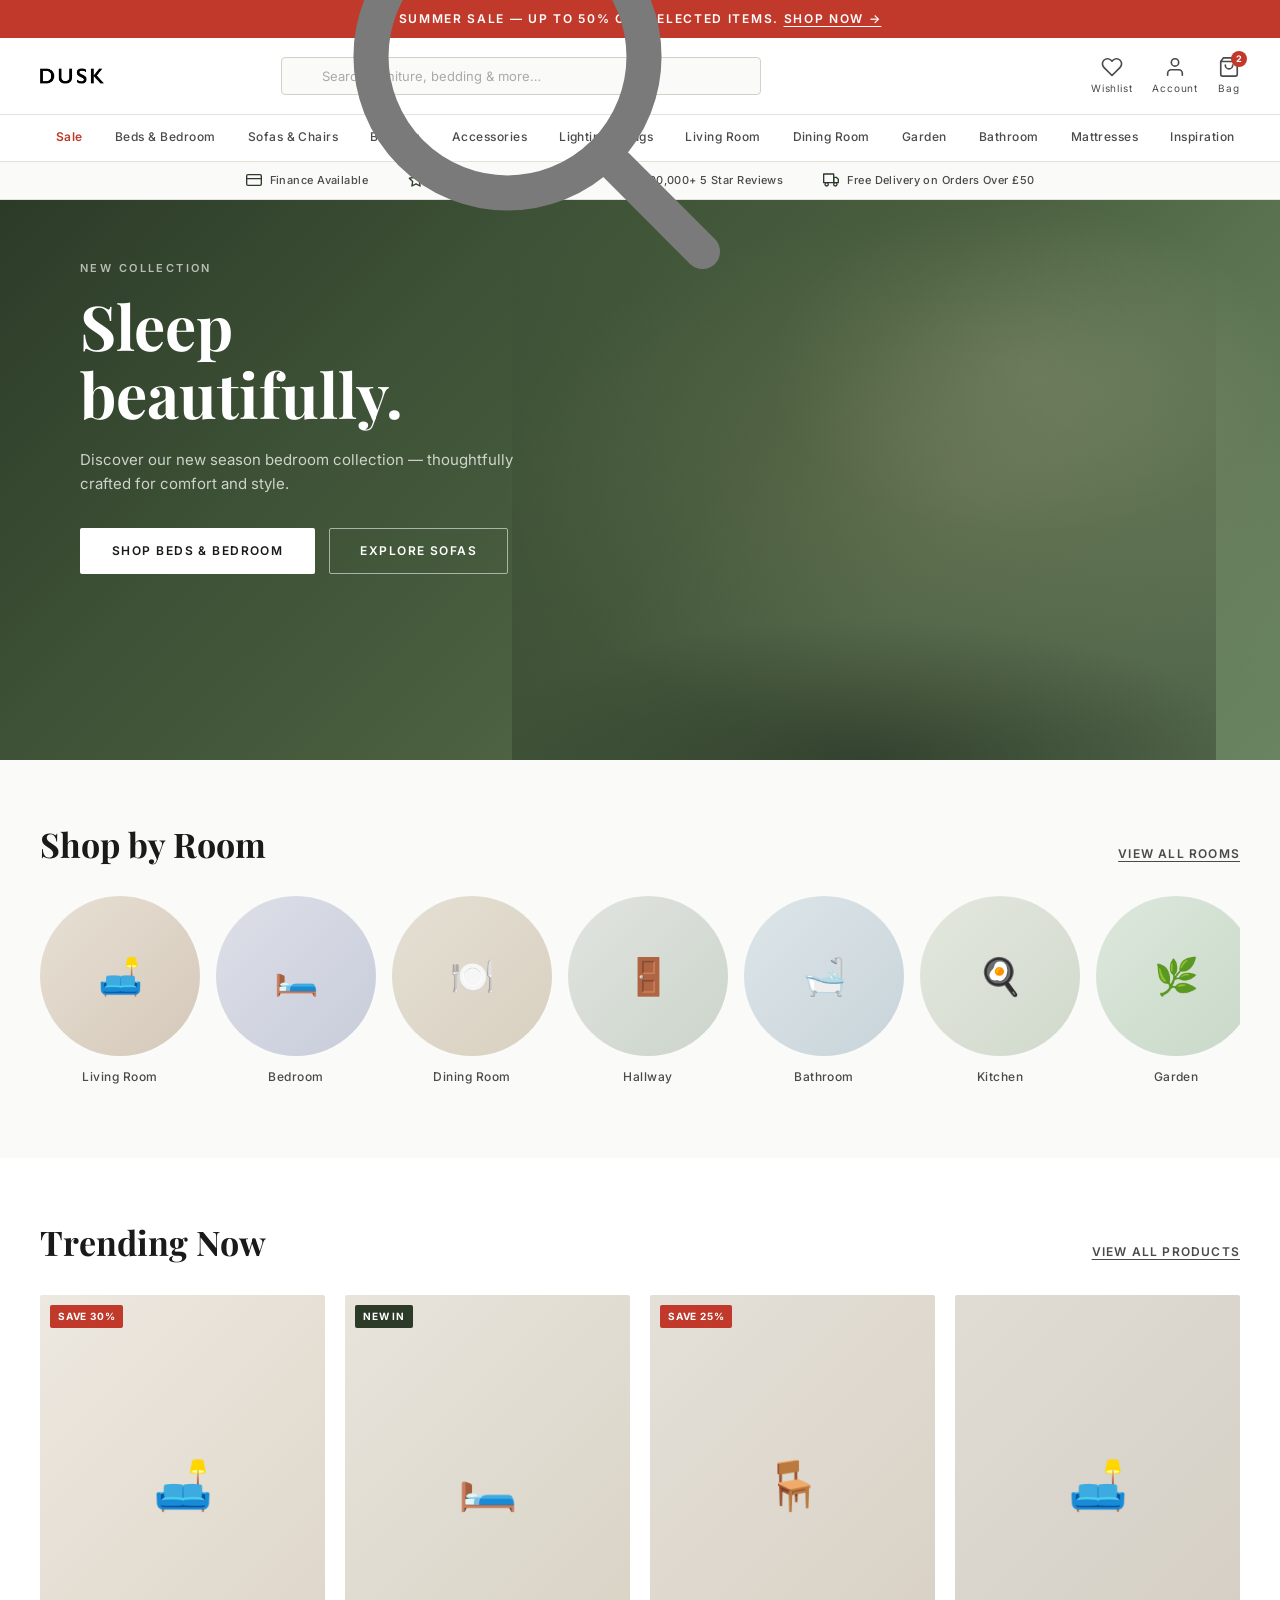
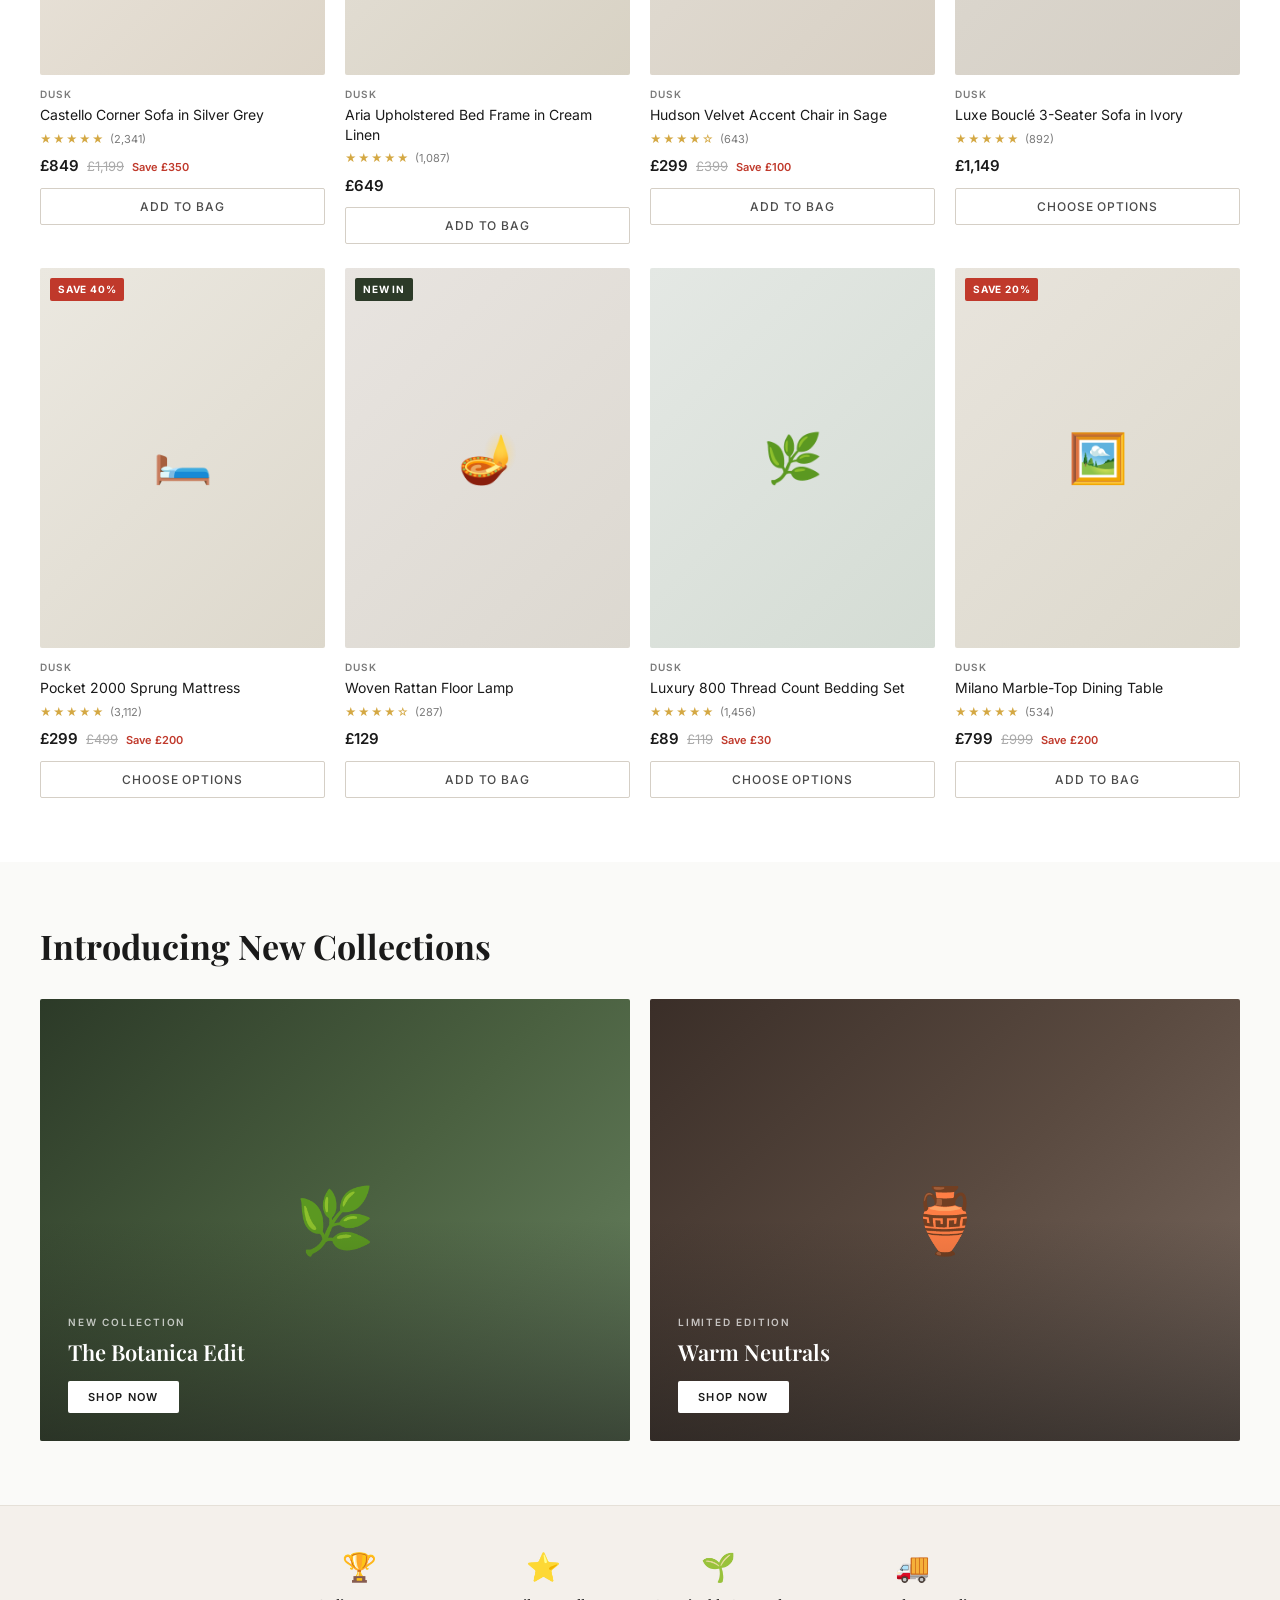
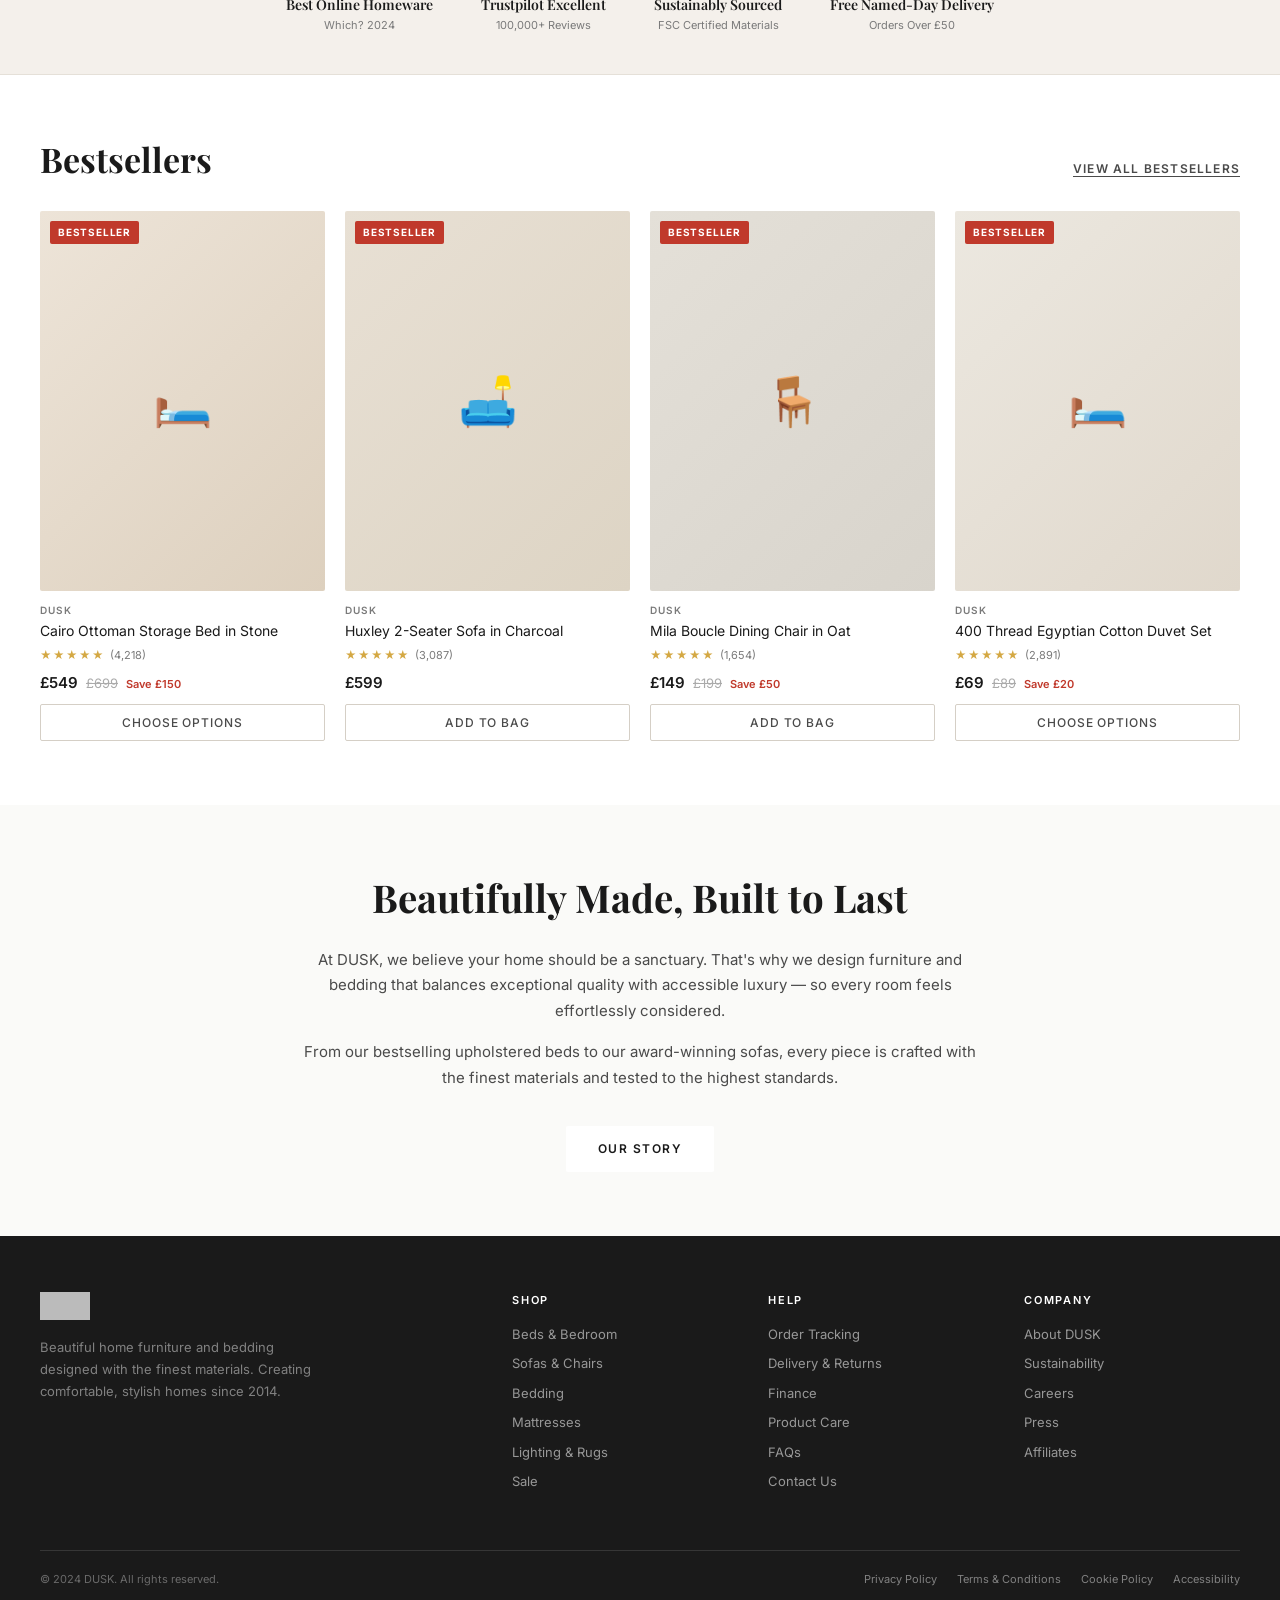
==== index.html @ a150c916 "Initial DUSK demo site with Ada widget embed" ====
<!DOCTYPE html>
<html lang="en">
<head>
  <meta charset="UTF-8" />
  <meta name="viewport" content="width=device-width, initial-scale=1.0" />
  <title>DUSK — Beautiful Home Furniture & Bedding</title>
  <link rel="stylesheet" href="dusk.css" />
</head>
<body>

<!-- Promo bar -->
<div class="promo-bar">
  Summer Sale &mdash; Up to 50% off selected items. <a href="sale.html">Shop now &rarr;</a>
</div>

<!-- Header -->
<header class="site-header">
  <div class="wrap">
    <div class="header-inner">
      <a href="index.html" class="header-logo">
        <img src="logo.jpg" alt="DUSK" />
      </a>
      <div class="header-search">
        <svg class="search-icon" viewBox="0 0 24 24" fill="none" stroke="currentColor" stroke-width="1.8" stroke-linecap="round" stroke-linejoin="round">
          <circle cx="11" cy="11" r="7"/><path d="m21 21-4.35-4.35"/>
        </svg>
        <input type="text" placeholder="Search furniture, bedding &amp; more…" />
      </div>
      <div class="header-actions">
        <a href="#">
          <svg viewBox="0 0 24 24" fill="none" stroke="currentColor" stroke-width="1.8" stroke-linecap="round" stroke-linejoin="round">
            <path d="M20.84 4.61a5.5 5.5 0 0 0-7.78 0L12 5.67l-1.06-1.06a5.5 5.5 0 0 0-7.78 7.78l1.06 1.06L12 21.23l7.78-7.78 1.06-1.06a5.5 5.5 0 0 0 0-7.78z"/>
          </svg>
          <span>Wishlist</span>
        </a>
        <a href="#">
          <svg viewBox="0 0 24 24" fill="none" stroke="currentColor" stroke-width="1.8" stroke-linecap="round" stroke-linejoin="round">
            <path d="M20 21v-2a4 4 0 0 0-4-4H8a4 4 0 0 0-4 4v2"/><circle cx="12" cy="7" r="4"/>
          </svg>
          <span>Account</span>
        </a>
        <a href="#" class="bag-count">
          <svg viewBox="0 0 24 24" fill="none" stroke="currentColor" stroke-width="1.8" stroke-linecap="round" stroke-linejoin="round">
            <path d="M6 2 3 6v14a2 2 0 0 0 2 2h14a2 2 0 0 0 2-2V6l-3-4z"/><line x1="3" y1="6" x2="21" y2="6"/><path d="M16 10a4 4 0 0 1-8 0"/>
          </svg>
          <span class="count">2</span>
          <span>Bag</span>
        </a>
      </div>
    </div>
  </div>
</header>

<!-- Main nav -->
<nav class="main-nav">
  <div class="wrap">
    <div class="nav-inner">
      <a href="sale.html" class="sale">Sale</a>
      <a href="beds.html">Beds &amp; Bedroom</a>
      <a href="sofas.html">Sofas &amp; Chairs</a>
      <a href="#">Bedding</a>
      <a href="#">Accessories</a>
      <a href="#">Lighting &amp; Rugs</a>
      <a href="#">Living Room</a>
      <a href="#">Dining Room</a>
      <a href="#">Garden</a>
      <a href="#">Bathroom</a>
      <a href="#">Mattresses</a>
      <a href="#">Inspiration</a>
      <a href="#">New In</a>
    </div>
  </div>
</nav>

<!-- Trust bar -->
<div class="trust-bar">
  <div class="wrap">
    <div class="trust-inner">
      <div class="trust-item">
        <svg viewBox="0 0 24 24" fill="none" stroke="currentColor" stroke-width="2" stroke-linecap="round" stroke-linejoin="round">
          <rect x="1" y="4" width="22" height="16" rx="2" ry="2"/><line x1="1" y1="10" x2="23" y2="10"/>
        </svg>
        Finance Available
      </div>
      <div class="trust-item">
        <svg viewBox="0 0 24 24" fill="none" stroke="currentColor" stroke-width="2" stroke-linecap="round" stroke-linejoin="round">
          <polygon points="12 2 15.09 8.26 22 9.27 17 14.14 18.18 21.02 12 17.77 5.82 21.02 7 14.14 2 9.27 8.91 8.26 12 2"/>
        </svg>
        Earn Points with MyDUSK
      </div>
      <div class="trust-item">
        <svg viewBox="0 0 24 24" fill="none" stroke="currentColor" stroke-width="2" stroke-linecap="round" stroke-linejoin="round">
          <path d="M22 11.08V12a10 10 0 1 1-5.93-9.14"/><polyline points="22 4 12 14.01 9 11.01"/>
        </svg>
        100,000+ 5 Star Reviews
      </div>
      <div class="trust-item">
        <svg viewBox="0 0 24 24" fill="none" stroke="currentColor" stroke-width="2" stroke-linecap="round" stroke-linejoin="round">
          <rect x="1" y="3" width="15" height="13"/><polygon points="16 8 20 8 23 11 23 16 16 16 16 8"/><circle cx="5.5" cy="18.5" r="2.5"/><circle cx="18.5" cy="18.5" r="2.5"/>
        </svg>
        Free Delivery on Orders Over £50
      </div>
    </div>
  </div>
</div>

<!-- Hero -->
<section class="hero">
  <div class="hero-bg"></div>
  <div class="wrap">
    <div class="hero-content">
      <p class="hero-eyebrow">New Collection</p>
      <h1>Sleep<br/>beautifully.</h1>
      <p class="hero-sub">Discover our new season bedroom collection — thoughtfully crafted for comfort and style.</p>
      <div style="display:flex;gap:14px;flex-wrap:wrap;">
        <a href="beds.html" class="btn-primary">Shop Beds &amp; Bedroom</a>
        <a href="sofas.html" class="btn-outline-dark">Explore Sofas</a>
      </div>
    </div>
  </div>
</section>

<!-- Shop by room -->
<section class="section" style="background:var(--dusk-bg-2);">
  <div class="wrap">
    <div class="section-head">
      <h2>Shop by Room</h2>
      <a href="#">View all rooms</a>
    </div>
    <div class="room-carousel">
      <div class="room-tile">
        <div class="room-thumb">
          <div class="room-thumb-inner" style="background:linear-gradient(135deg,#e8e0d5,#d4c8b8);">🛋️</div>
        </div>
        <div class="room-label">Living Room</div>
      </div>
      <div class="room-tile">
        <div class="room-thumb">
          <div class="room-thumb-inner" style="background:linear-gradient(135deg,#dde0e8,#c8ccda);">🛏️</div>
        </div>
        <div class="room-label">Bedroom</div>
      </div>
      <div class="room-tile">
        <div class="room-thumb">
          <div class="room-thumb-inner" style="background:linear-gradient(135deg,#e5e0d4,#d8d0c0);">🍽️</div>
        </div>
        <div class="room-label">Dining Room</div>
      </div>
      <div class="room-tile">
        <div class="room-thumb">
          <div class="room-thumb-inner" style="background:linear-gradient(135deg,#e0e5df,#ccd4cb);">🚪</div>
        </div>
        <div class="room-label">Hallway</div>
      </div>
      <div class="room-tile">
        <div class="room-thumb">
          <div class="room-thumb-inner" style="background:linear-gradient(135deg,#dde5e8,#c8d4da);">🛁</div>
        </div>
        <div class="room-label">Bathroom</div>
      </div>
      <div class="room-tile">
        <div class="room-thumb">
          <div class="room-thumb-inner" style="background:linear-gradient(135deg,#e4e8df,#d0d8cb);">🍳</div>
        </div>
        <div class="room-label">Kitchen</div>
      </div>
      <div class="room-tile">
        <div class="room-thumb">
          <div class="room-thumb-inner" style="background:linear-gradient(135deg,#dce8dc,#c8d8c8);">🌿</div>
        </div>
        <div class="room-label">Garden</div>
      </div>
      <div class="room-tile">
        <div class="room-thumb">
          <div class="room-thumb-inner" style="background:linear-gradient(135deg,#e8e4dc,#d8d0c4);">🧸</div>
        </div>
        <div class="room-label">Kids</div>
      </div>
      <div class="room-tile">
        <div class="room-thumb">
          <div class="room-thumb-inner" style="background:linear-gradient(135deg,#e0dce8,#ccc8d8);">💼</div>
        </div>
        <div class="room-label">Home Office</div>
      </div>
    </div>
  </div>
</section>

<!-- Trending products -->
<section class="section">
  <div class="wrap">
    <div class="section-head">
      <h2>Trending Now</h2>
      <a href="#">View all products</a>
    </div>
    <div class="product-grid">

      <div class="product-card">
        <div class="product-img">
          <div class="product-img-inner" style="background:linear-gradient(135deg,#ede8e0,#ddd5c8);">🛋️</div>
          <span class="product-badge">Save 30%</span>
        </div>
        <div class="product-brand">DUSK</div>
        <div class="product-name">Castello Corner Sofa in Silver Grey</div>
        <div class="product-rating">
          <span class="stars">★★★★★</span>
          <span class="rating-count">(2,341)</span>
        </div>
        <div class="product-price">
          <span class="price-now">£849</span>
          <span class="price-was">£1,199</span>
          <span class="price-save">Save £350</span>
        </div>
        <button class="btn-add-bag">Add to Bag</button>
      </div>

      <div class="product-card">
        <div class="product-img">
          <div class="product-img-inner" style="background:linear-gradient(135deg,#e8e4dc,#d8d2c4);">🛏️</div>
          <span class="product-badge new-badge">New In</span>
        </div>
        <div class="product-brand">DUSK</div>
        <div class="product-name">Aria Upholstered Bed Frame in Cream Linen</div>
        <div class="product-rating">
          <span class="stars">★★★★★</span>
          <span class="rating-count">(1,087)</span>
        </div>
        <div class="product-price">
          <span class="price-now">£649</span>
        </div>
        <button class="btn-add-bag">Add to Bag</button>
      </div>

      <div class="product-card">
        <div class="product-img">
          <div class="product-img-inner" style="background:linear-gradient(135deg,#e4e0d8,#d8d0c4);">🪑</div>
          <span class="product-badge">Save 25%</span>
        </div>
        <div class="product-brand">DUSK</div>
        <div class="product-name">Hudson Velvet Accent Chair in Sage</div>
        <div class="product-rating">
          <span class="stars">★★★★☆</span>
          <span class="rating-count">(643)</span>
        </div>
        <div class="product-price">
          <span class="price-now">£299</span>
          <span class="price-was">£399</span>
          <span class="price-save">Save £100</span>
        </div>
        <button class="btn-add-bag">Add to Bag</button>
      </div>

      <div class="product-card">
        <div class="product-img">
          <div class="product-img-inner" style="background:linear-gradient(135deg,#e0dcd4,#d4cec4);">🛋️</div>
        </div>
        <div class="product-brand">DUSK</div>
        <div class="product-name">Luxe Bouclé 3-Seater Sofa in Ivory</div>
        <div class="product-rating">
          <span class="stars">★★★★★</span>
          <span class="rating-count">(892)</span>
        </div>
        <div class="product-price">
          <span class="price-now">£1,149</span>
        </div>
        <button class="btn-add-bag">Choose Options</button>
      </div>

      <div class="product-card">
        <div class="product-img">
          <div class="product-img-inner" style="background:linear-gradient(135deg,#ebe8e0,#ddd8cc);">🛏️</div>
          <span class="product-badge">Save 40%</span>
        </div>
        <div class="product-brand">DUSK</div>
        <div class="product-name">Pocket 2000 Sprung Mattress</div>
        <div class="product-rating">
          <span class="stars">★★★★★</span>
          <span class="rating-count">(3,112)</span>
        </div>
        <div class="product-price">
          <span class="price-now">£299</span>
          <span class="price-was">£499</span>
          <span class="price-save">Save £200</span>
        </div>
        <button class="btn-add-bag">Choose Options</button>
      </div>

      <div class="product-card">
        <div class="product-img">
          <div class="product-img-inner" style="background:linear-gradient(135deg,#e8e4e0,#dcd8d0);">🪔</div>
          <span class="product-badge new-badge">New In</span>
        </div>
        <div class="product-brand">DUSK</div>
        <div class="product-name">Woven Rattan Floor Lamp</div>
        <div class="product-rating">
          <span class="stars">★★★★☆</span>
          <span class="rating-count">(287)</span>
        </div>
        <div class="product-price">
          <span class="price-now">£129</span>
        </div>
        <button class="btn-add-bag">Add to Bag</button>
      </div>

      <div class="product-card">
        <div class="product-img">
          <div class="product-img-inner" style="background:linear-gradient(135deg,#e4e8e4,#d4dcd4);">🌿</div>
        </div>
        <div class="product-brand">DUSK</div>
        <div class="product-name">Luxury 800 Thread Count Bedding Set</div>
        <div class="product-rating">
          <span class="stars">★★★★★</span>
          <span class="rating-count">(1,456)</span>
        </div>
        <div class="product-price">
          <span class="price-now">£89</span>
          <span class="price-was">£119</span>
          <span class="price-save">Save £30</span>
        </div>
        <button class="btn-add-bag">Choose Options</button>
      </div>

      <div class="product-card">
        <div class="product-img">
          <div class="product-img-inner" style="background:linear-gradient(135deg,#e8e4dc,#dcd8cc);">🖼️</div>
          <span class="product-badge">Save 20%</span>
        </div>
        <div class="product-brand">DUSK</div>
        <div class="product-name">Milano Marble-Top Dining Table</div>
        <div class="product-rating">
          <span class="stars">★★★★★</span>
          <span class="rating-count">(534)</span>
        </div>
        <div class="product-price">
          <span class="price-now">£799</span>
          <span class="price-was">£999</span>
          <span class="price-save">Save £200</span>
        </div>
        <button class="btn-add-bag">Add to Bag</button>
      </div>

    </div>
  </div>
</section>

<!-- Collections -->
<section class="section" style="background:var(--dusk-bg-2);">
  <div class="wrap">
    <div class="section-head">
      <h2>Introducing New Collections</h2>
    </div>
    <div class="collection-grid">
      <div class="collection-card">
        <div class="collection-img" style="background:linear-gradient(135deg,#2c3a28,#4a6040,#6a8462);">🌿</div>
        <div class="collection-overlay">
          <div class="collection-label">New Collection</div>
          <div class="collection-title">The Botanica Edit</div>
          <a href="#" class="btn-collection">Shop Now</a>
        </div>
      </div>
      <div class="collection-card">
        <div class="collection-img" style="background:linear-gradient(135deg,#3a2e28,#5a4a40,#7a6a60);">🏺</div>
        <div class="collection-overlay">
          <div class="collection-label">Limited Edition</div>
          <div class="collection-title">Warm Neutrals</div>
          <a href="#" class="btn-collection">Shop Now</a>
        </div>
      </div>
    </div>
  </div>
</section>

<!-- Awards -->
<div class="awards-bar">
  <div class="wrap">
    <div class="awards-inner">
      <div class="award-item">
        <div class="award-icon">🏆</div>
        <div class="award-title">Best Online Homeware</div>
        <div class="award-sub">Which? 2024</div>
      </div>
      <div class="award-item">
        <div class="award-icon">⭐</div>
        <div class="award-title">Trustpilot Excellent</div>
        <div class="award-sub">100,000+ Reviews</div>
      </div>
      <div class="award-item">
        <div class="award-icon">🌱</div>
        <div class="award-title">Sustainably Sourced</div>
        <div class="award-sub">FSC Certified Materials</div>
      </div>
      <div class="award-item">
        <div class="award-icon">🚚</div>
        <div class="award-title">Free Named-Day Delivery</div>
        <div class="award-sub">Orders Over £50</div>
      </div>
    </div>
  </div>
</div>

<!-- Bestsellers -->
<section class="section">
  <div class="wrap">
    <div class="section-head">
      <h2>Bestsellers</h2>
      <a href="#">View all bestsellers</a>
    </div>
    <div class="product-grid">

      <div class="product-card">
        <div class="product-img">
          <div class="product-img-inner" style="background:linear-gradient(135deg,#ede4d8,#ddd0be);">🛏️</div>
          <span class="product-badge">Bestseller</span>
        </div>
        <div class="product-brand">DUSK</div>
        <div class="product-name">Cairo Ottoman Storage Bed in Stone</div>
        <div class="product-rating">
          <span class="stars">★★★★★</span>
          <span class="rating-count">(4,218)</span>
        </div>
        <div class="product-price">
          <span class="price-now">£549</span>
          <span class="price-was">£699</span>
          <span class="price-save">Save £150</span>
        </div>
        <button class="btn-add-bag">Choose Options</button>
      </div>

      <div class="product-card">
        <div class="product-img">
          <div class="product-img-inner" style="background:linear-gradient(135deg,#e8e0d4,#ddd4c4);">🛋️</div>
          <span class="product-badge">Bestseller</span>
        </div>
        <div class="product-brand">DUSK</div>
        <div class="product-name">Huxley 2-Seater Sofa in Charcoal</div>
        <div class="product-rating">
          <span class="stars">★★★★★</span>
          <span class="rating-count">(3,087)</span>
        </div>
        <div class="product-price">
          <span class="price-now">£599</span>
        </div>
        <button class="btn-add-bag">Add to Bag</button>
      </div>

      <div class="product-card">
        <div class="product-img">
          <div class="product-img-inner" style="background:linear-gradient(135deg,#e4e0d8,#d8d4cc);">🪑</div>
          <span class="product-badge">Bestseller</span>
        </div>
        <div class="product-brand">DUSK</div>
        <div class="product-name">Mila Boucle Dining Chair in Oat</div>
        <div class="product-rating">
          <span class="stars">★★★★★</span>
          <span class="rating-count">(1,654)</span>
        </div>
        <div class="product-price">
          <span class="price-now">£149</span>
          <span class="price-was">£199</span>
          <span class="price-save">Save £50</span>
        </div>
        <button class="btn-add-bag">Add to Bag</button>
      </div>

      <div class="product-card">
        <div class="product-img">
          <div class="product-img-inner" style="background:linear-gradient(135deg,#ece8e0,#e0d8cc);">🛏️</div>
          <span class="product-badge">Bestseller</span>
        </div>
        <div class="product-brand">DUSK</div>
        <div class="product-name">400 Thread Egyptian Cotton Duvet Set</div>
        <div class="product-rating">
          <span class="stars">★★★★★</span>
          <span class="rating-count">(2,891)</span>
        </div>
        <div class="product-price">
          <span class="price-now">£69</span>
          <span class="price-was">£89</span>
          <span class="price-save">Save £20</span>
        </div>
        <button class="btn-add-bag">Choose Options</button>
      </div>

    </div>
  </div>
</section>

<!-- About -->
<div class="about-section">
  <div class="wrap">
    <h2>Beautifully Made, Built to Last</h2>
    <p>At DUSK, we believe your home should be a sanctuary. That's why we design furniture and bedding that balances exceptional quality with accessible luxury — so every room feels effortlessly considered.</p>
    <p>From our bestselling upholstered beds to our award-winning sofas, every piece is crafted with the finest materials and tested to the highest standards.</p>
    <a href="#" class="btn-primary" style="margin:20px auto 0;color:#1a1a1a;">Our Story</a>
  </div>
</div>

<!-- Footer -->
<footer class="site-footer">
  <div class="wrap">
    <div class="footer-grid">
      <div class="footer-col">
        <div class="footer-logo">
          <img src="logo.jpg" alt="DUSK" />
        </div>
        <p class="footer-about">Beautiful home furniture and bedding designed with the finest materials. Creating comfortable, stylish homes since 2014.</p>
      </div>
      <div class="footer-col">
        <h4>Shop</h4>
        <a href="beds.html">Beds &amp; Bedroom</a>
        <a href="sofas.html">Sofas &amp; Chairs</a>
        <a href="#">Bedding</a>
        <a href="#">Mattresses</a>
        <a href="#">Lighting &amp; Rugs</a>
        <a href="sale.html">Sale</a>
      </div>
      <div class="footer-col">
        <h4>Help</h4>
        <a href="#">Order Tracking</a>
        <a href="#">Delivery &amp; Returns</a>
        <a href="#">Finance</a>
        <a href="#">Product Care</a>
        <a href="#">FAQs</a>
        <a href="#">Contact Us</a>
      </div>
      <div class="footer-col">
        <h4>Company</h4>
        <a href="#">About DUSK</a>
        <a href="#">Sustainability</a>
        <a href="#">Careers</a>
        <a href="#">Press</a>
        <a href="#">Affiliates</a>
      </div>
    </div>
    <div class="footer-bottom">
      <span>&copy; 2024 DUSK. All rights reserved.</span>
      <div class="footer-links">
        <a href="#">Privacy Policy</a>
        <a href="#">Terms &amp; Conditions</a>
        <a href="#">Cookie Policy</a>
        <a href="#">Accessibility</a>
      </div>
    </div>
  </div>
</footer>

<!-- Ada widget -->
<script>
  window.adaSettings = {
    handle: "dusk-ai-agent-demo",
    hideMask: false
  };
</script>
<script src="https://static.ada.support/embed2.js" async></script>

</body>
</html>
---- dusk.css ----
/* DUSK — Global Stylesheet */

@import url('https://fonts.googleapis.com/css2?family=Playfair+Display:ital,wght@0,400;0,600;0,700;0,800;1,400;1,600&family=Inter:wght@300;400;500;600&display=swap');

/* ── Design tokens ────────────────────────────────────────── */
:root {
  --dusk-bg:        #ffffff;
  --dusk-bg-2:      #fafaf8;
  --dusk-bg-3:      #f4f0eb;
  --dusk-bg-4:      #ede8e0;
  --dusk-text:      #1a1a1a;
  --dusk-text-2:    #4a4a4a;
  --dusk-text-3:    #7a7a7a;
  --dusk-text-4:    #aaaaaa;
  --dusk-border:    #e5e0d8;
  --dusk-border-2:  #d5cfc6;
  --dusk-red:       #c0392b;
  --dusk-red-hover: #a93226;
  --dusk-green:     #2d6a4f;
  --dusk-hero:      #2c3a28;
  --dusk-warm:      #c4a882;
  --dusk-ease:      cubic-bezier(0.22, 1, 0.36, 1);
}

/* ── Reset ────────────────────────────────────────────────── */
*, *::before, *::after { box-sizing: border-box; margin: 0; padding: 0; }
html { scroll-behavior: smooth; }
body {
  font-family: 'Inter', system-ui, sans-serif;
  background: var(--dusk-bg);
  color: var(--dusk-text);
  line-height: 1.5;
  min-height: 100vh;
  -webkit-font-smoothing: antialiased;
}
a { text-decoration: none; color: inherit; }
button { cursor: pointer; font-family: inherit; }
img { display: block; max-width: 100%; }

/* ── Layout ───────────────────────────────────────────────── */
.wrap { max-width: 1320px; margin: 0 auto; padding: 0 40px; }
@media (max-width: 768px) { .wrap { padding: 0 20px; } }

/* ── Promo bar ────────────────────────────────────────────── */
.promo-bar {
  background: var(--dusk-red);
  color: #fff;
  text-align: center;
  padding: 10px 40px;
  font-size: 12px;
  font-weight: 600;
  letter-spacing: 0.14em;
  text-transform: uppercase;
}
.promo-bar a { color: #fff; text-decoration: underline; text-underline-offset: 3px; }

/* ── Header ───────────────────────────────────────────────── */
.site-header {
  background: #fff;
  border-bottom: 1px solid var(--dusk-border);
  position: sticky;
  top: 0;
  z-index: 100;
}
.header-inner {
  display: flex;
  align-items: center;
  gap: 24px;
  padding: 18px 0;
}
.header-logo {
  flex-shrink: 0;
}
.header-logo img {
  height: 36px;
  width: auto;
}
.header-search {
  flex: 1;
  max-width: 480px;
  margin: 0 auto;
  position: relative;
}
.header-search input {
  width: 100%;
  padding: 10px 16px 10px 40px;
  border: 1px solid var(--dusk-border-2);
  border-radius: 4px;
  font-size: 13px;
  font-family: inherit;
  color: var(--dusk-text);
  background: var(--dusk-bg-2);
  outline: none;
  transition: border-color 140ms;
}
.header-search input:focus { border-color: var(--dusk-text-3); background: #fff; }
.header-search input::placeholder { color: var(--dusk-text-4); }
.search-icon {
  position: absolute;
  left: 12px;
  top: 50%;
  transform: translateY(-50%);
  color: var(--dusk-text-3);
}
.header-actions {
  display: flex;
  align-items: center;
  gap: 20px;
  margin-left: auto;
}
.header-actions a {
  display: flex;
  flex-direction: column;
  align-items: center;
  gap: 3px;
  color: var(--dusk-text-2);
  font-size: 10px;
  letter-spacing: 0.08em;
  transition: color 140ms;
}
.header-actions a:hover { color: var(--dusk-text); }
.header-actions svg { width: 22px; height: 22px; }
.bag-count {
  position: relative;
}
.bag-count .count {
  position: absolute;
  top: -5px;
  right: -7px;
  background: var(--dusk-red);
  color: #fff;
  font-size: 9px;
  font-weight: 700;
  width: 16px;
  height: 16px;
  border-radius: 50%;
  display: flex;
  align-items: center;
  justify-content: center;
}

/* ── Main nav ─────────────────────────────────────────────── */
.main-nav {
  background: #fff;
  border-bottom: 1px solid var(--dusk-border);
}
.nav-inner {
  display: flex;
  align-items: center;
  gap: 0;
  overflow-x: auto;
  scrollbar-width: none;
}
.nav-inner::-webkit-scrollbar { display: none; }
.nav-inner a {
  display: block;
  padding: 13px 16px;
  font-size: 12px;
  font-weight: 500;
  letter-spacing: 0.04em;
  color: var(--dusk-text-2);
  white-space: nowrap;
  transition: color 120ms;
  border-bottom: 2px solid transparent;
}
.nav-inner a:hover { color: var(--dusk-text); border-bottom-color: var(--dusk-text); }
.nav-inner a.sale { color: var(--dusk-red); font-weight: 600; }
.nav-inner a.sale:hover { border-bottom-color: var(--dusk-red); }

/* ── Trust bar ────────────────────────────────────────────── */
.trust-bar {
  background: var(--dusk-bg-2);
  border-bottom: 1px solid var(--dusk-border);
  padding: 10px 0;
}
.trust-inner {
  display: flex;
  align-items: center;
  justify-content: center;
  gap: 40px;
  flex-wrap: wrap;
}
.trust-item {
  display: flex;
  align-items: center;
  gap: 8px;
  font-size: 11px;
  font-weight: 500;
  letter-spacing: 0.04em;
  color: var(--dusk-text-2);
}
.trust-item svg { width: 16px; height: 16px; color: var(--dusk-hero); }

/* ── Hero ─────────────────────────────────────────────────── */
.hero {
  position: relative;
  height: 560px;
  overflow: hidden;
  background: var(--dusk-hero);
}
.hero-bg {
  position: absolute;
  inset: 0;
  background: linear-gradient(135deg, #2c3a28 0%, #3d5236 30%, #4a6040 55%, #5a7250 70%, #6a8462 100%);
}
.hero-bg::after {
  content: '';
  position: absolute;
  inset: 0;
  background:
    radial-gradient(ellipse 60% 80% at 75% 50%, rgba(200,180,140,0.15) 0%, transparent 60%),
    radial-gradient(ellipse 40% 60% at 80% 30%, rgba(255,240,210,0.1) 0%, transparent 50%);
}
/* Decorative furniture silhouettes */
.hero-bg::before {
  content: '';
  position: absolute;
  right: 5%;
  bottom: 0;
  width: 55%;
  height: 90%;
  background:
    radial-gradient(ellipse 80% 40% at 50% 100%, rgba(0,0,0,0.3) 0%, transparent 70%),
    linear-gradient(180deg, transparent 0%, rgba(44,58,40,0.4) 100%);
}
.hero-content {
  position: relative;
  z-index: 2;
  height: 100%;
  display: flex;
  flex-direction: column;
  justify-content: center;
  max-width: 520px;
  padding: 60px 40px;
}
.hero-eyebrow {
  font-size: 11px;
  font-weight: 600;
  letter-spacing: 0.22em;
  text-transform: uppercase;
  color: rgba(255,255,255,0.65);
  margin-bottom: 16px;
}
.hero h1 {
  font-family: 'Playfair Display', Georgia, serif;
  font-size: clamp(40px, 5vw, 62px);
  font-weight: 700;
  line-height: 1.1;
  color: #fff;
  margin-bottom: 20px;
}
.hero-sub {
  font-size: 15px;
  color: rgba(255,255,255,0.75);
  margin-bottom: 32px;
  line-height: 1.6;
}
.btn-primary {
  display: inline-flex;
  align-items: center;
  gap: 8px;
  padding: 14px 32px;
  background: #fff;
  color: var(--dusk-text);
  font-size: 12px;
  font-weight: 600;
  letter-spacing: 0.12em;
  text-transform: uppercase;
  border: none;
  border-radius: 2px;
  transition: background 140ms, color 140ms, transform 120ms;
  width: fit-content;
}
.btn-primary:hover { background: var(--dusk-bg-3); transform: translateY(-1px); }
.btn-outline-dark {
  display: inline-flex;
  align-items: center;
  gap: 8px;
  padding: 13px 30px;
  background: transparent;
  color: #fff;
  font-size: 12px;
  font-weight: 600;
  letter-spacing: 0.12em;
  text-transform: uppercase;
  border: 1.5px solid rgba(255,255,255,0.55);
  border-radius: 2px;
  transition: border-color 140ms, background 140ms;
  width: fit-content;
}
.btn-outline-dark:hover { border-color: #fff; background: rgba(255,255,255,0.08); }

/* ── Sections ─────────────────────────────────────────────── */
.section { padding: 64px 0; }
.section-sm { padding: 40px 0; }
.section-head {
  display: flex;
  align-items: baseline;
  justify-content: space-between;
  margin-bottom: 32px;
}
.section-head h2 {
  font-family: 'Playfair Display', Georgia, serif;
  font-size: clamp(24px, 2.8vw, 34px);
  font-weight: 700;
  color: var(--dusk-text);
  line-height: 1.2;
}
.section-head a {
  font-size: 12px;
  font-weight: 600;
  letter-spacing: 0.1em;
  text-transform: uppercase;
  color: var(--dusk-text-2);
  text-decoration: underline;
  text-underline-offset: 3px;
  transition: color 120ms;
}
.section-head a:hover { color: var(--dusk-text); }

/* ── Room carousel ────────────────────────────────────────── */
.room-carousel {
  display: flex;
  gap: 16px;
  overflow-x: auto;
  scrollbar-width: none;
  padding-bottom: 8px;
}
.room-carousel::-webkit-scrollbar { display: none; }
.room-tile {
  flex-shrink: 0;
  width: 160px;
  cursor: pointer;
  transition: transform 180ms var(--dusk-ease);
}
.room-tile:hover { transform: translateY(-3px); }
.room-thumb {
  width: 160px;
  height: 160px;
  border-radius: 50%;
  overflow: hidden;
  margin-bottom: 12px;
  position: relative;
}
.room-thumb-inner {
  width: 100%;
  height: 100%;
  display: flex;
  align-items: center;
  justify-content: center;
  font-size: 36px;
}
.room-label {
  text-align: center;
  font-size: 12px;
  font-weight: 500;
  letter-spacing: 0.04em;
  color: var(--dusk-text-2);
}

/* ── Product grid ─────────────────────────────────────────── */
.product-grid {
  display: grid;
  grid-template-columns: repeat(4, 1fr);
  gap: 24px 20px;
}
@media (max-width: 1100px) { .product-grid { grid-template-columns: repeat(3, 1fr); } }
@media (max-width: 768px)  { .product-grid { grid-template-columns: repeat(2, 1fr); } }

.product-card {
  cursor: pointer;
}
.product-card:hover .product-img-inner { transform: scale(1.04); }
.product-img {
  aspect-ratio: 3/4;
  overflow: hidden;
  background: var(--dusk-bg-3);
  margin-bottom: 12px;
  border-radius: 2px;
  position: relative;
}
.product-img-inner {
  width: 100%;
  height: 100%;
  transition: transform 380ms var(--dusk-ease);
  display: flex;
  align-items: center;
  justify-content: center;
  font-size: 48px;
}
.product-badge {
  position: absolute;
  top: 10px;
  left: 10px;
  background: var(--dusk-red);
  color: #fff;
  font-size: 10px;
  font-weight: 700;
  letter-spacing: 0.08em;
  text-transform: uppercase;
  padding: 4px 8px;
  border-radius: 2px;
}
.product-badge.new-badge { background: var(--dusk-hero); }
.product-brand {
  font-size: 10px;
  font-weight: 600;
  letter-spacing: 0.1em;
  text-transform: uppercase;
  color: var(--dusk-text-3);
  margin-bottom: 3px;
}
.product-name {
  font-size: 14px;
  font-weight: 400;
  color: var(--dusk-text);
  margin-bottom: 6px;
  line-height: 1.4;
}
.product-rating {
  display: flex;
  align-items: center;
  gap: 5px;
  margin-bottom: 8px;
}
.stars { color: #d4a843; font-size: 11px; letter-spacing: 1px; }
.rating-count { font-size: 11px; color: var(--dusk-text-3); }
.product-price {
  display: flex;
  align-items: baseline;
  gap: 8px;
}
.price-now {
  font-size: 15px;
  font-weight: 600;
  color: var(--dusk-text);
}
.price-was {
  font-size: 13px;
  color: var(--dusk-text-4);
  text-decoration: line-through;
}
.price-save {
  font-size: 11px;
  font-weight: 600;
  color: var(--dusk-red);
}
.btn-add-bag {
  width: 100%;
  margin-top: 10px;
  padding: 10px;
  background: transparent;
  border: 1px solid var(--dusk-border-2);
  border-radius: 2px;
  font-size: 12px;
  font-weight: 500;
  letter-spacing: 0.08em;
  color: var(--dusk-text-2);
  text-transform: uppercase;
  transition: background 130ms, border-color 130ms, color 130ms;
}
.btn-add-bag:hover {
  background: var(--dusk-text);
  border-color: var(--dusk-text);
  color: #fff;
}

/* ── Collections banner ───────────────────────────────────── */
.collection-grid {
  display: grid;
  grid-template-columns: 1fr 1fr;
  gap: 20px;
}
@media (max-width: 768px) { .collection-grid { grid-template-columns: 1fr; } }
.collection-card {
  position: relative;
  overflow: hidden;
  border-radius: 2px;
  aspect-ratio: 4/3;
  cursor: pointer;
}
.collection-card:hover .collection-img { transform: scale(1.04); }
.collection-img {
  width: 100%;
  height: 100%;
  transition: transform 380ms var(--dusk-ease);
  display: flex;
  align-items: center;
  justify-content: center;
  font-size: 64px;
}
.collection-overlay {
  position: absolute;
  inset: 0;
  background: linear-gradient(0deg, rgba(20,20,20,0.55) 0%, transparent 50%);
  display: flex;
  flex-direction: column;
  justify-content: flex-end;
  padding: 28px 28px;
  color: #fff;
}
.collection-label {
  font-size: 10px;
  font-weight: 600;
  letter-spacing: 0.18em;
  text-transform: uppercase;
  color: rgba(255,255,255,0.7);
  margin-bottom: 6px;
}
.collection-title {
  font-family: 'Playfair Display', Georgia, serif;
  font-size: 22px;
  font-weight: 600;
  margin-bottom: 12px;
}
.btn-collection {
  display: inline-block;
  padding: 8px 20px;
  background: #fff;
  color: var(--dusk-text);
  font-size: 11px;
  font-weight: 600;
  letter-spacing: 0.12em;
  text-transform: uppercase;
  border-radius: 2px;
  width: fit-content;
  transition: background 130ms;
}
.btn-collection:hover { background: var(--dusk-bg-3); }

/* ── Awards bar ───────────────────────────────────────────── */
.awards-bar {
  background: var(--dusk-bg-3);
  padding: 40px 0;
  border-top: 1px solid var(--dusk-border);
  border-bottom: 1px solid var(--dusk-border);
}
.awards-inner {
  display: flex;
  align-items: center;
  justify-content: center;
  gap: 48px;
  flex-wrap: wrap;
}
.award-item {
  text-align: center;
}
.award-icon {
  font-size: 28px;
  margin-bottom: 6px;
}
.award-title {
  font-family: 'Playfair Display', Georgia, serif;
  font-size: 14px;
  font-weight: 600;
  color: var(--dusk-text);
  margin-bottom: 2px;
}
.award-sub {
  font-size: 11px;
  color: var(--dusk-text-3);
}

/* ── About section ────────────────────────────────────────── */
.about-section {
  background: var(--dusk-bg-2);
  padding: 64px 0;
  text-align: center;
}
.about-section h2 {
  font-family: 'Playfair Display', Georgia, serif;
  font-size: clamp(28px, 3vw, 40px);
  font-weight: 700;
  margin-bottom: 20px;
}
.about-section p {
  max-width: 680px;
  margin: 0 auto 16px;
  font-size: 15px;
  color: var(--dusk-text-2);
  line-height: 1.7;
}

/* ── Footer ───────────────────────────────────────────────── */
.site-footer {
  background: var(--dusk-text);
  color: rgba(255,255,255,0.7);
  padding: 56px 0 0;
}
.footer-grid {
  display: grid;
  grid-template-columns: 2fr 1fr 1fr 1fr;
  gap: 40px;
  padding-bottom: 48px;
  border-bottom: 1px solid rgba(255,255,255,0.12);
}
@media (max-width: 900px) { .footer-grid { grid-template-columns: 1fr 1fr; } }
.footer-col h4 {
  font-size: 11px;
  font-weight: 600;
  letter-spacing: 0.16em;
  text-transform: uppercase;
  color: #fff;
  margin-bottom: 16px;
}
.footer-col a {
  display: block;
  font-size: 13px;
  color: rgba(255,255,255,0.55);
  margin-bottom: 10px;
  transition: color 120ms;
}
.footer-col a:hover { color: rgba(255,255,255,0.9); }
.footer-logo img {
  height: 28px;
  width: auto;
  filter: brightness(0) invert(1);
  opacity: 0.7;
  margin-bottom: 16px;
}
.footer-about {
  font-size: 13px;
  line-height: 1.7;
  color: rgba(255,255,255,0.45);
  max-width: 280px;
}
.footer-bottom {
  display: flex;
  align-items: center;
  justify-content: space-between;
  flex-wrap: wrap;
  gap: 12px;
  padding: 20px 0;
  font-size: 11px;
  color: rgba(255,255,255,0.35);
}
.footer-bottom a { color: rgba(255,255,255,0.45); transition: color 120ms; }
.footer-bottom a:hover { color: rgba(255,255,255,0.75); }
.footer-links { display: flex; gap: 20px; }
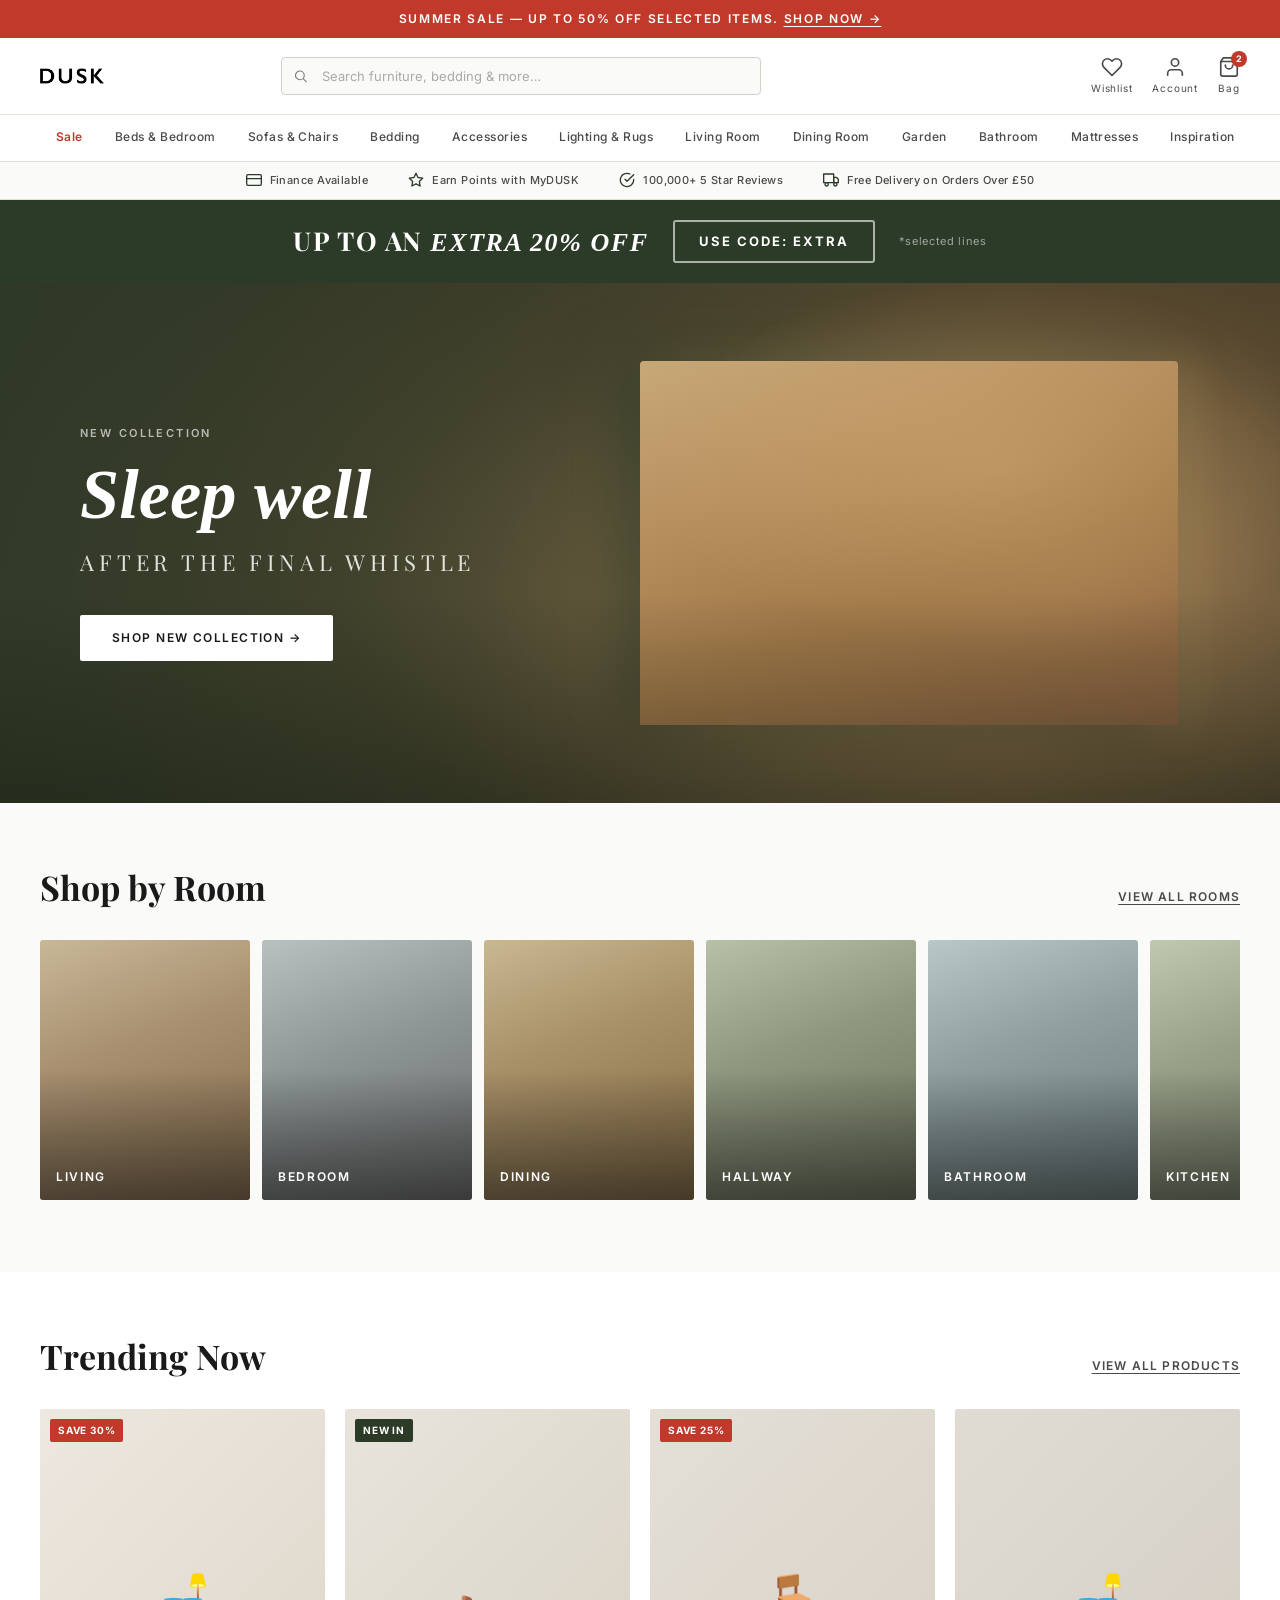
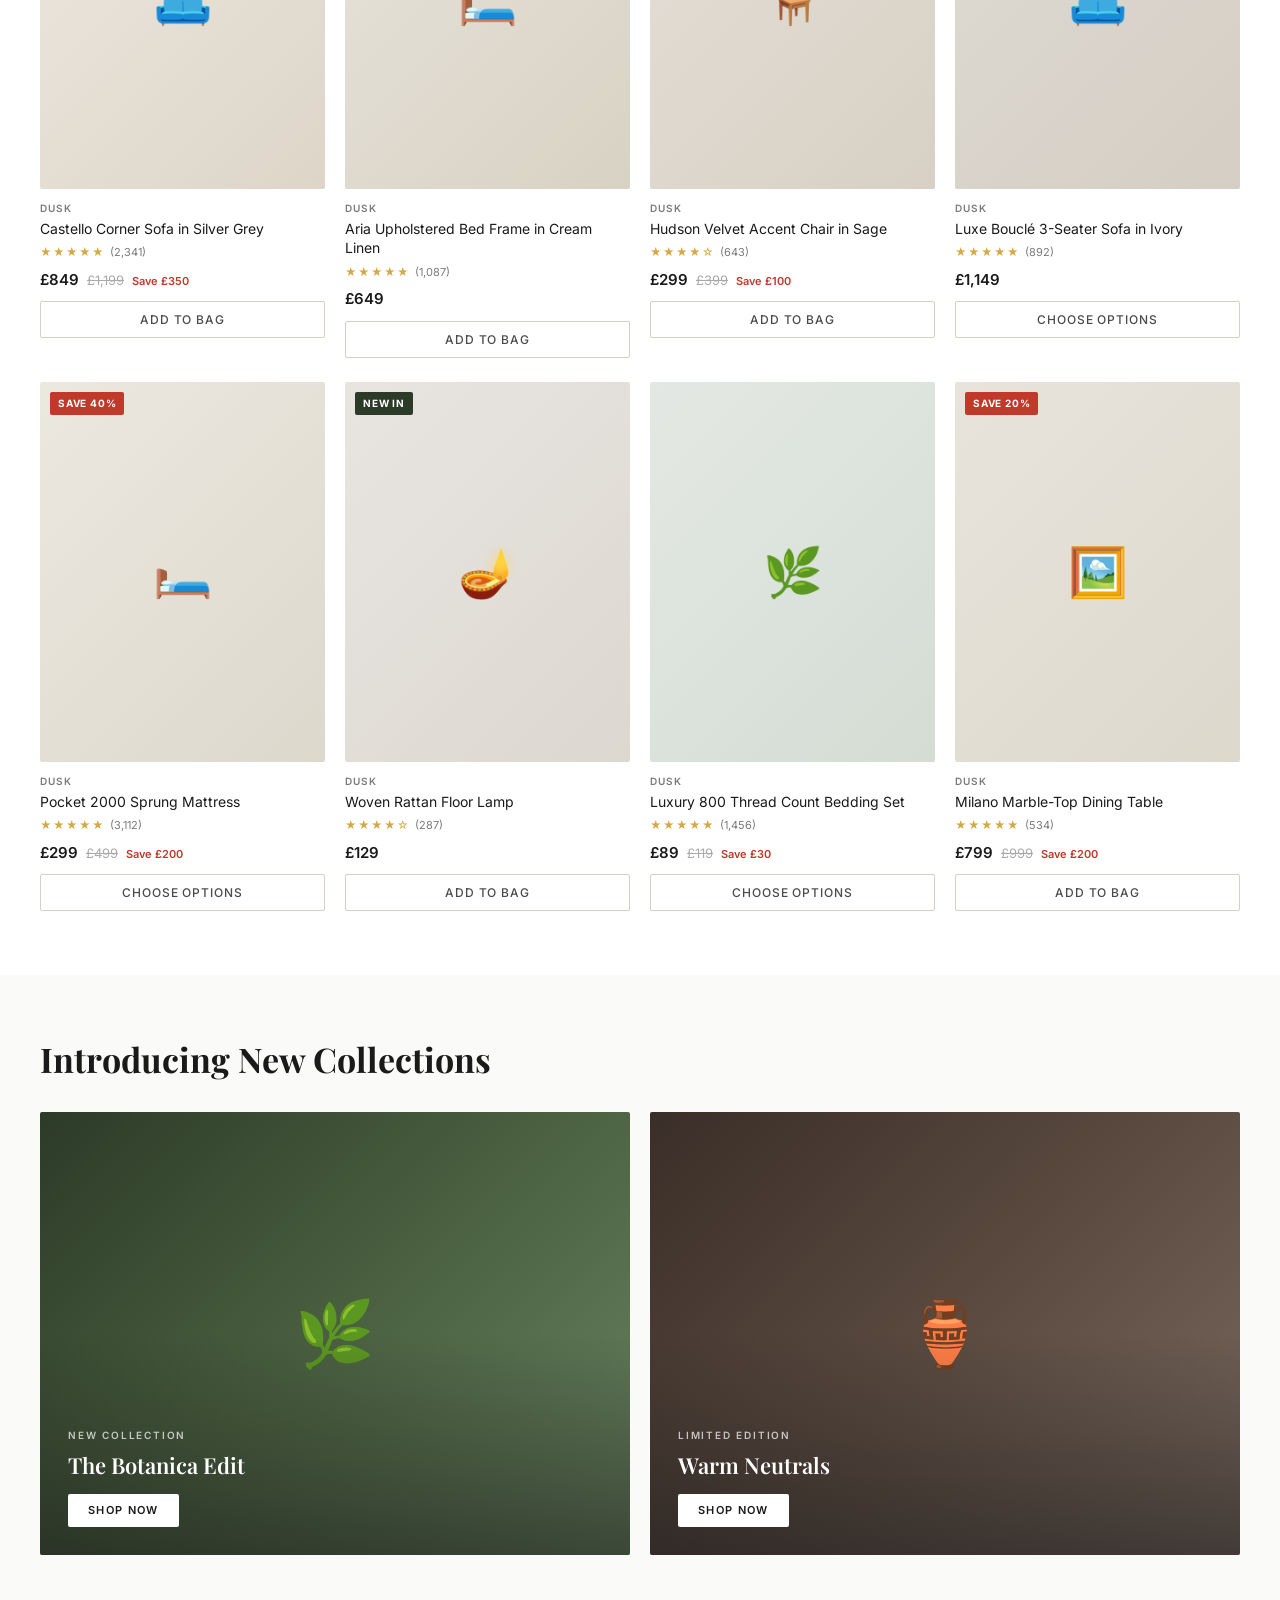
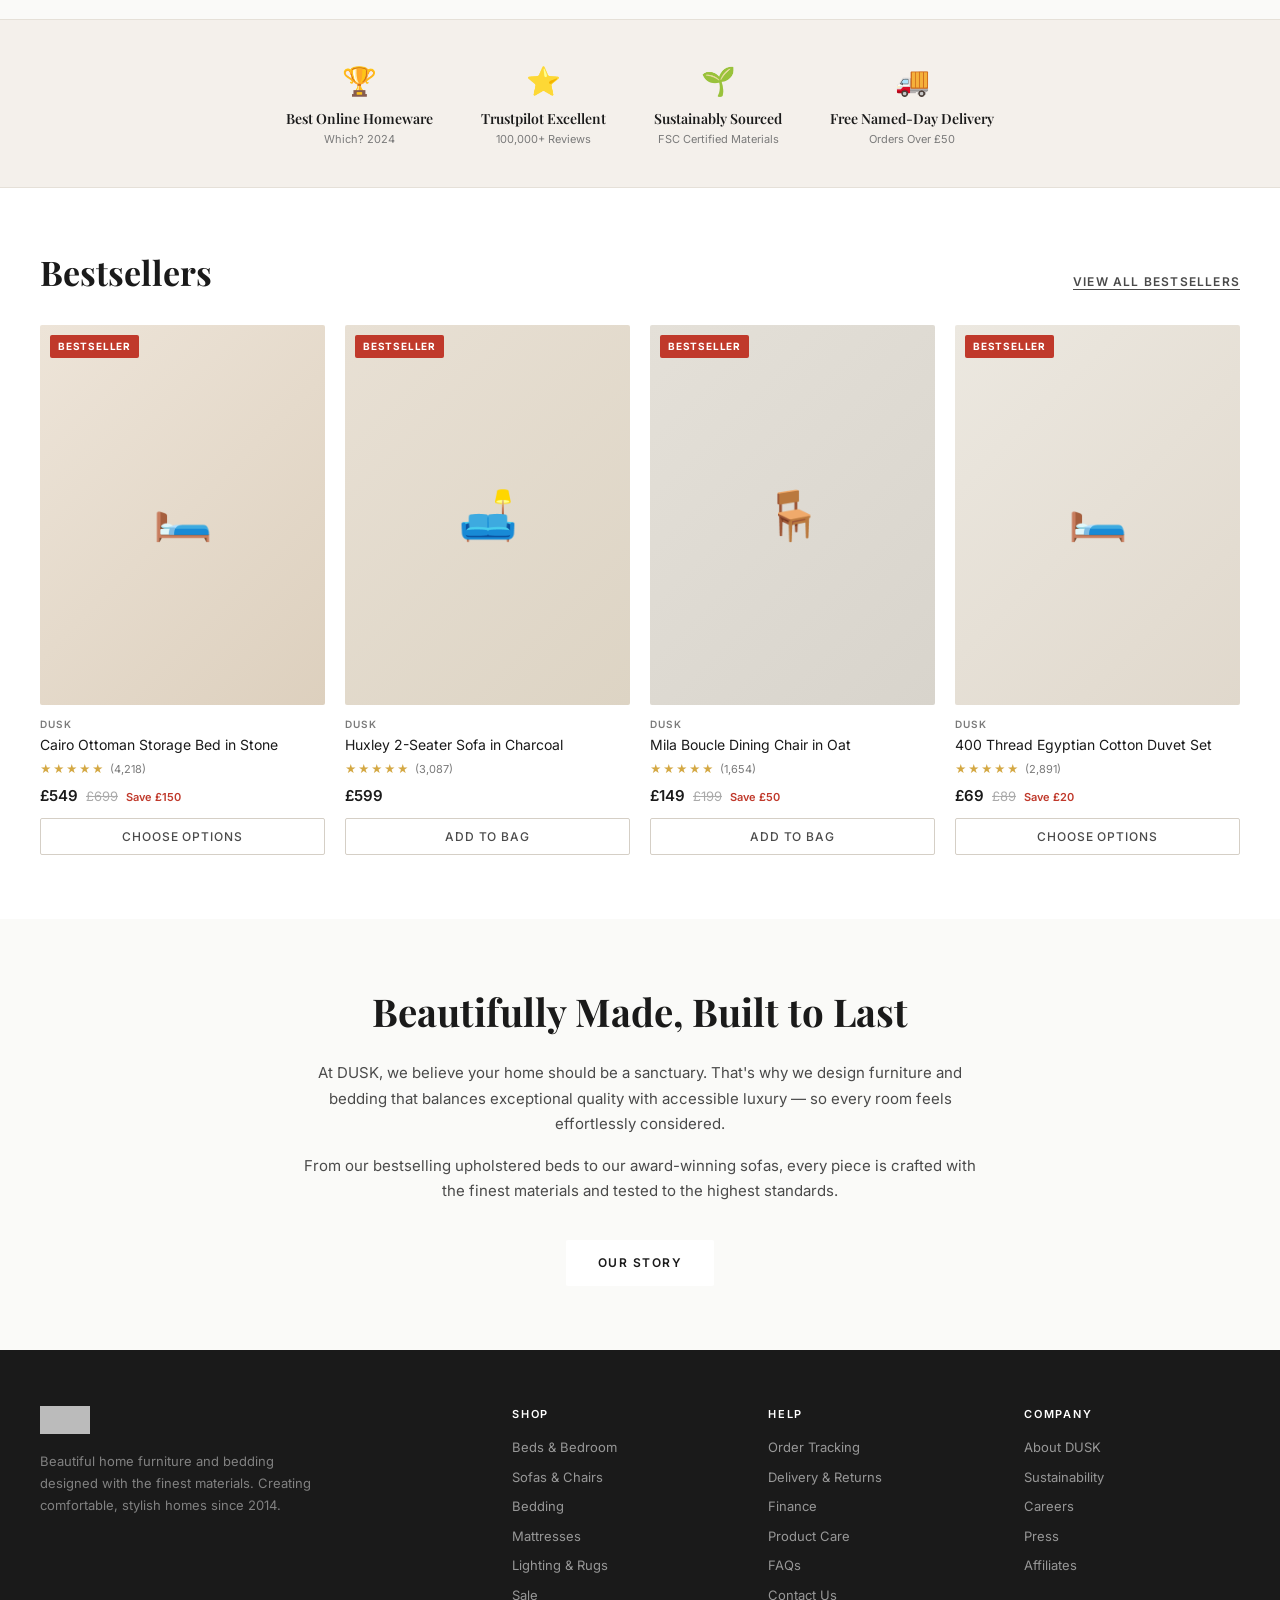
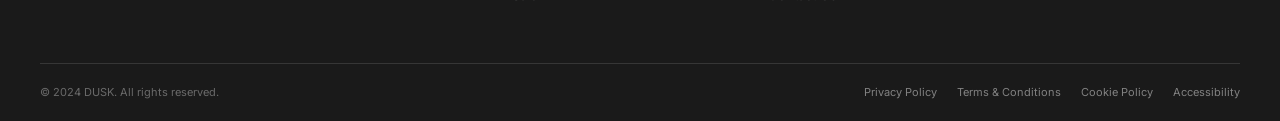
==== commit 6034a2b9: "Fix search icon size, redesign hero, add offer banner, square room tiles" ====
--- a/index.html
+++ b/index.html
@@ -104,17 +104,23 @@
   </div>
 </div>
 
+<!-- Offer banner -->
+<div class="offer-banner">
+  <div class="offer-banner-text">Up to an <span>extra 20% off</span></div>
+  <div class="offer-code-btn">Use code: EXTRA</div>
+  <div class="offer-note">*selected lines</div>
+</div>
+
 <!-- Hero -->
 <section class="hero">
-  <div class="hero-bg"></div>
-  <div class="wrap">
+  <div class="hero-photo"></div>
+  <div class="wrap" style="height:100%;">
     <div class="hero-content">
       <p class="hero-eyebrow">New Collection</p>
-      <h1>Sleep<br/>beautifully.</h1>
-      <p class="hero-sub">Discover our new season bedroom collection — thoughtfully crafted for comfort and style.</p>
-      <div style="display:flex;gap:14px;flex-wrap:wrap;">
-        <a href="beds.html" class="btn-primary">Shop Beds &amp; Bedroom</a>
-        <a href="sofas.html" class="btn-outline-dark">Explore Sofas</a>
+      <h1>Sleep well</h1>
+      <p class="hero-h1-sub">After the final whistle</p>
+      <div class="hero-cta-row">
+        <a href="#" class="btn-primary">Shop New Collection &rarr;</a>
       </div>
     </div>
   </div>
@@ -130,57 +136,66 @@
     <div class="room-carousel">
       <div class="room-tile">
         <div class="room-thumb">
-          <div class="room-thumb-inner" style="background:linear-gradient(135deg,#e8e0d5,#d4c8b8);">🛋️</div>
-        </div>
-        <div class="room-label">Living Room</div>
-      </div>
-      <div class="room-tile">
-        <div class="room-thumb">
-          <div class="room-thumb-inner" style="background:linear-gradient(135deg,#dde0e8,#c8ccda);">🛏️</div>
-        </div>
-        <div class="room-label">Bedroom</div>
-      </div>
-      <div class="room-tile">
-        <div class="room-thumb">
-          <div class="room-thumb-inner" style="background:linear-gradient(135deg,#e5e0d4,#d8d0c0);">🍽️</div>
-        </div>
-        <div class="room-label">Dining Room</div>
-      </div>
-      <div class="room-tile">
-        <div class="room-thumb">
-          <div class="room-thumb-inner" style="background:linear-gradient(135deg,#e0e5df,#ccd4cb);">🚪</div>
-        </div>
-        <div class="room-label">Hallway</div>
-      </div>
-      <div class="room-tile">
-        <div class="room-thumb">
-          <div class="room-thumb-inner" style="background:linear-gradient(135deg,#dde5e8,#c8d4da);">🛁</div>
-        </div>
-        <div class="room-label">Bathroom</div>
-      </div>
-      <div class="room-tile">
-        <div class="room-thumb">
-          <div class="room-thumb-inner" style="background:linear-gradient(135deg,#e4e8df,#d0d8cb);">🍳</div>
-        </div>
-        <div class="room-label">Kitchen</div>
-      </div>
-      <div class="room-tile">
-        <div class="room-thumb">
-          <div class="room-thumb-inner" style="background:linear-gradient(135deg,#dce8dc,#c8d8c8);">🌿</div>
-        </div>
-        <div class="room-label">Garden</div>
-      </div>
-      <div class="room-tile">
-        <div class="room-thumb">
-          <div class="room-thumb-inner" style="background:linear-gradient(135deg,#e8e4dc,#d8d0c4);">🧸</div>
-        </div>
-        <div class="room-label">Kids</div>
-      </div>
-      <div class="room-tile">
-        <div class="room-thumb">
-          <div class="room-thumb-inner" style="background:linear-gradient(135deg,#e0dce8,#ccc8d8);">💼</div>
-        </div>
-        <div class="room-label">Home Office</div>
+          <div class="room-thumb-inner" style="background:linear-gradient(160deg,#c8b898 0%,#a89070 40%,#806848 100%);">
+            <span class="room-label">Living</span>
+          </div>
+        </div>
+      </div>
+      <div class="room-tile">
+        <div class="room-thumb">
+          <div class="room-thumb-inner" style="background:linear-gradient(160deg,#b8c0c0 0%,#909898 40%,#686868 100%);">
+            <span class="room-label">Bedroom</span>
+          </div>
+        </div>
+      </div>
+      <div class="room-tile">
+        <div class="room-thumb">
+          <div class="room-thumb-inner" style="background:linear-gradient(160deg,#c8b890 0%,#a89068 40%,#806840 100%);">
+            <span class="room-label">Dining</span>
+          </div>
+        </div>
+      </div>
+      <div class="room-tile">
+        <div class="room-thumb">
+          <div class="room-thumb-inner" style="background:linear-gradient(160deg,#b8c0a8 0%,#909880 40%,#687058 100%);">
+            <span class="room-label">Hallway</span>
+          </div>
+        </div>
+      </div>
+      <div class="room-tile">
+        <div class="room-thumb">
+          <div class="room-thumb-inner" style="background:linear-gradient(160deg,#b8c8c8 0%,#90a0a0 40%,#687878 100%);">
+            <span class="room-label">Bathroom</span>
+          </div>
+        </div>
+      </div>
+      <div class="room-tile">
+        <div class="room-thumb">
+          <div class="room-thumb-inner" style="background:linear-gradient(160deg,#c0c8b0 0%,#98a088 40%,#707860 100%);">
+            <span class="room-label">Kitchen</span>
+          </div>
+        </div>
+      </div>
+      <div class="room-tile">
+        <div class="room-thumb">
+          <div class="room-thumb-inner" style="background:linear-gradient(160deg,#a8c0a0 0%,#809878 40%,#587050 100%);">
+            <span class="room-label">Garden</span>
+          </div>
+        </div>
+      </div>
+      <div class="room-tile">
+        <div class="room-thumb">
+          <div class="room-thumb-inner" style="background:linear-gradient(160deg,#d0c0a8 0%,#a89880 40%,#806858 100%);">
+            <span class="room-label">Kids</span>
+          </div>
+        </div>
+      </div>
+      <div class="room-tile">
+        <div class="room-thumb">
+          <div class="room-thumb-inner" style="background:linear-gradient(160deg,#b8b0c8 0%,#9088a0 40%,#686078 100%);">
+            <span class="room-label">Home Office</span>
+          </div>
+        </div>
       </div>
     </div>
   </div>
--- a/dusk.css
+++ b/dusk.css
@@ -101,6 +101,10 @@
   top: 50%;
   transform: translateY(-50%);
   color: var(--dusk-text-3);
+  width: 15px;
+  height: 15px;
+  flex-shrink: 0;
+  pointer-events: none;
 }
 .header-actions {
   display: flex;
@@ -191,37 +195,84 @@
 }
 .trust-item svg { width: 16px; height: 16px; color: var(--dusk-hero); }
 
+/* ── Offer banner (dark green, above hero) ────────────────── */
+.offer-banner {
+  background: var(--dusk-hero);
+  color: #fff;
+  text-align: center;
+  padding: 20px 40px;
+  display: flex;
+  align-items: center;
+  justify-content: center;
+  gap: 24px;
+  flex-wrap: wrap;
+}
+.offer-banner-text {
+  font-family: 'Playfair Display', Georgia, serif;
+  font-size: clamp(18px, 2.2vw, 26px);
+  font-weight: 700;
+  letter-spacing: 0.06em;
+  text-transform: uppercase;
+}
+.offer-banner-text span { font-style: italic; }
+.offer-code-btn {
+  display: inline-block;
+  padding: 10px 24px;
+  border: 2px solid rgba(255,255,255,0.6);
+  border-radius: 3px;
+  font-size: 13px;
+  font-weight: 700;
+  letter-spacing: 0.16em;
+  text-transform: uppercase;
+  color: #fff;
+  white-space: nowrap;
+  transition: background 130ms, border-color 130ms;
+  cursor: pointer;
+}
+.offer-code-btn:hover { background: rgba(255,255,255,0.12); border-color: #fff; }
+.offer-note {
+  font-size: 11px;
+  color: rgba(255,255,255,0.55);
+  letter-spacing: 0.06em;
+}
+
 /* ── Hero ─────────────────────────────────────────────────── */
 .hero {
   position: relative;
-  height: 560px;
+  height: 520px;
   overflow: hidden;
   background: var(--dusk-hero);
 }
-.hero-bg {
+.hero-photo {
   position: absolute;
   inset: 0;
-  background: linear-gradient(135deg, #2c3a28 0%, #3d5236 30%, #4a6040 55%, #5a7250 70%, #6a8462 100%);
-}
-.hero-bg::after {
+  /* Simulate a warm bedroom photo with layered gradients */
+  background:
+    linear-gradient(105deg, rgba(44,58,40,0.82) 0%, rgba(44,58,40,0.5) 40%, rgba(44,58,40,0.15) 65%, transparent 80%),
+    radial-gradient(ellipse 80% 100% at 70% 60%, #b8956a 0%, #8a6e4a 25%, #5a4a30 55%, #3a3020 100%);
+}
+/* Right-side warm light effect suggesting a lamp */
+.hero-photo::after {
   content: '';
   position: absolute;
   inset: 0;
   background:
-    radial-gradient(ellipse 60% 80% at 75% 50%, rgba(200,180,140,0.15) 0%, transparent 60%),
-    radial-gradient(ellipse 40% 60% at 80% 30%, rgba(255,240,210,0.1) 0%, transparent 50%);
-}
-/* Decorative furniture silhouettes */
-.hero-bg::before {
+    radial-gradient(ellipse 45% 60% at 78% 35%, rgba(220,180,120,0.35) 0%, transparent 60%),
+    radial-gradient(ellipse 30% 40% at 85% 55%, rgba(180,140,90,0.2) 0%, transparent 50%),
+    linear-gradient(180deg, transparent 60%, rgba(20,28,16,0.4) 100%);
+}
+/* Headboard/pillow suggestion on right */
+.hero-photo::before {
   content: '';
   position: absolute;
-  right: 5%;
-  bottom: 0;
-  width: 55%;
-  height: 90%;
+  right: 8%;
+  top: 15%;
+  width: 42%;
+  height: 70%;
+  border-radius: 4px 4px 0 0;
   background:
-    radial-gradient(ellipse 80% 40% at 50% 100%, rgba(0,0,0,0.3) 0%, transparent 70%),
-    linear-gradient(180deg, transparent 0%, rgba(44,58,40,0.4) 100%);
+    linear-gradient(160deg, #c8a878 0%, #b89060 30%, #a07848 60%, #886040 100%);
+  box-shadow: -20px 0 60px rgba(44,58,40,0.6), 20px 0 40px rgba(200,160,100,0.2);
 }
 .hero-content {
   position: relative;
@@ -230,8 +281,8 @@
   display: flex;
   flex-direction: column;
   justify-content: center;
-  max-width: 520px;
   padding: 60px 40px;
+  max-width: 600px;
 }
 .hero-eyebrow {
   font-size: 11px;
@@ -243,17 +294,28 @@
 }
 .hero h1 {
   font-family: 'Playfair Display', Georgia, serif;
-  font-size: clamp(40px, 5vw, 62px);
+  font-size: clamp(44px, 5.5vw, 72px);
   font-weight: 700;
-  line-height: 1.1;
-  color: #fff;
-  margin-bottom: 20px;
-}
-.hero-sub {
-  font-size: 15px;
-  color: rgba(255,255,255,0.75);
-  margin-bottom: 32px;
-  line-height: 1.6;
+  font-style: italic;
+  line-height: 1.05;
+  color: #fff;
+  margin-bottom: 14px;
+}
+.hero-h1-sub {
+  font-family: 'Playfair Display', Georgia, serif;
+  font-size: clamp(16px, 2vw, 22px);
+  font-weight: 400;
+  font-style: normal;
+  letter-spacing: 0.22em;
+  text-transform: uppercase;
+  color: rgba(255,255,255,0.85);
+  margin-bottom: 36px;
+}
+.hero-cta-row {
+  display: flex;
+  align-items: center;
+  gap: 16px;
+  flex-wrap: wrap;
 }
 .btn-primary {
   display: inline-flex;
@@ -321,7 +383,7 @@
 /* ── Room carousel ────────────────────────────────────────── */
 .room-carousel {
   display: flex;
-  gap: 16px;
+  gap: 12px;
   overflow-x: auto;
   scrollbar-width: none;
   padding-bottom: 8px;
@@ -329,33 +391,41 @@
 .room-carousel::-webkit-scrollbar { display: none; }
 .room-tile {
   flex-shrink: 0;
-  width: 160px;
+  width: 210px;
   cursor: pointer;
   transition: transform 180ms var(--dusk-ease);
 }
 .room-tile:hover { transform: translateY(-3px); }
 .room-thumb {
-  width: 160px;
-  height: 160px;
-  border-radius: 50%;
+  width: 210px;
+  height: 260px;
+  border-radius: 3px;
   overflow: hidden;
-  margin-bottom: 12px;
   position: relative;
 }
 .room-thumb-inner {
   width: 100%;
   height: 100%;
   display: flex;
-  align-items: center;
-  justify-content: center;
-  font-size: 36px;
+  align-items: flex-end;
+  justify-content: flex-start;
+  padding: 14px 16px;
+  position: relative;
+}
+.room-thumb-inner::after {
+  content: '';
+  position: absolute;
+  inset: 0;
+  background: linear-gradient(0deg, rgba(20,20,20,0.55) 0%, transparent 50%);
 }
 .room-label {
-  text-align: center;
+  position: relative;
+  z-index: 1;
   font-size: 12px;
-  font-weight: 500;
-  letter-spacing: 0.04em;
-  color: var(--dusk-text-2);
+  font-weight: 600;
+  letter-spacing: 0.14em;
+  text-transform: uppercase;
+  color: #fff;
 }
 
 /* ── Product grid ─────────────────────────────────────────── */
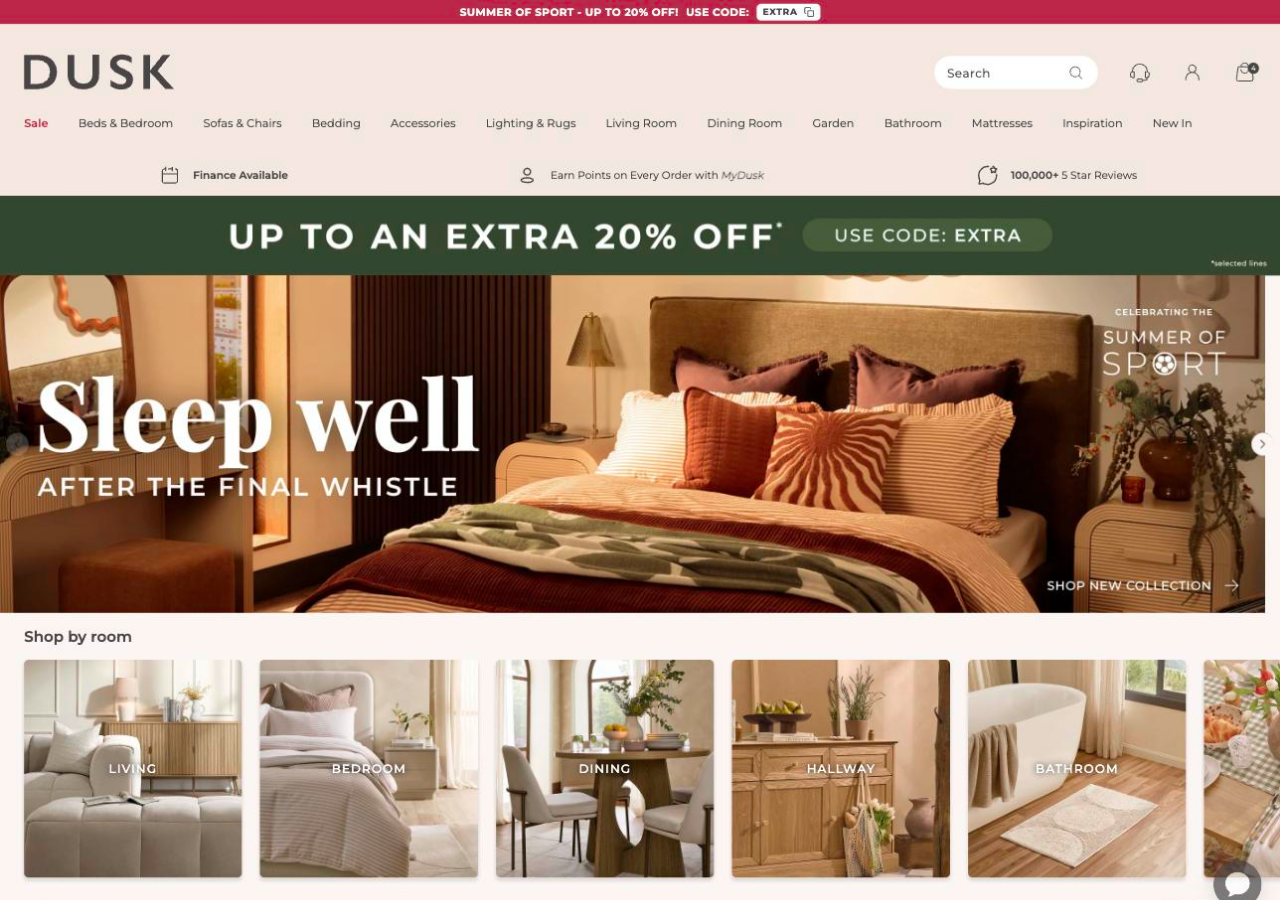
==== commit 2217b477: "Replace built site with static dusk.com screenshot + Ada widget" ====
--- a/index.html
+++ b/index.html
@@ -3,570 +3,38 @@
 <head>
   <meta charset="UTF-8" />
   <meta name="viewport" content="width=device-width, initial-scale=1.0" />
-  <title>DUSK — Beautiful Home Furniture & Bedding</title>
-  <link rel="stylesheet" href="dusk.css" />
+  <title>DUSK — Luxury Sofas, Beautiful Beds &amp; Chic Homeware for Less</title>
+  <style>
+    *, *::before, *::after { box-sizing: border-box; margin: 0; padding: 0; }
+    html, body {
+      width: 100%;
+      height: 100%;
+      background: #f5f0eb;
+      overflow: hidden;
+    }
+    .page-img {
+      display: block;
+      width: 100%;
+      height: 100vh;
+      object-fit: cover;
+      object-position: top center;
+      user-select: none;
+      pointer-events: none;
+    }
+  </style>
 </head>
 <body>
 
-<!-- Promo bar -->
-<div class="promo-bar">
-  Summer Sale &mdash; Up to 50% off selected items. <a href="sale.html">Shop now &rarr;</a>
-</div>
+  <img class="page-img" src="dusk-screenshot.jpg" alt="DUSK Homepage" />
 
-<!-- Header -->
-<header class="site-header">
-  <div class="wrap">
-    <div class="header-inner">
-      <a href="index.html" class="header-logo">
-        <img src="logo.jpg" alt="DUSK" />
-      </a>
-      <div class="header-search">
-        <svg class="search-icon" viewBox="0 0 24 24" fill="none" stroke="currentColor" stroke-width="1.8" stroke-linecap="round" stroke-linejoin="round">
-          <circle cx="11" cy="11" r="7"/><path d="m21 21-4.35-4.35"/>
-        </svg>
-        <input type="text" placeholder="Search furniture, bedding &amp; more…" />
-      </div>
-      <div class="header-actions">
-        <a href="#">
-          <svg viewBox="0 0 24 24" fill="none" stroke="currentColor" stroke-width="1.8" stroke-linecap="round" stroke-linejoin="round">
-            <path d="M20.84 4.61a5.5 5.5 0 0 0-7.78 0L12 5.67l-1.06-1.06a5.5 5.5 0 0 0-7.78 7.78l1.06 1.06L12 21.23l7.78-7.78 1.06-1.06a5.5 5.5 0 0 0 0-7.78z"/>
-          </svg>
-          <span>Wishlist</span>
-        </a>
-        <a href="#">
-          <svg viewBox="0 0 24 24" fill="none" stroke="currentColor" stroke-width="1.8" stroke-linecap="round" stroke-linejoin="round">
-            <path d="M20 21v-2a4 4 0 0 0-4-4H8a4 4 0 0 0-4 4v2"/><circle cx="12" cy="7" r="4"/>
-          </svg>
-          <span>Account</span>
-        </a>
-        <a href="#" class="bag-count">
-          <svg viewBox="0 0 24 24" fill="none" stroke="currentColor" stroke-width="1.8" stroke-linecap="round" stroke-linejoin="round">
-            <path d="M6 2 3 6v14a2 2 0 0 0 2 2h14a2 2 0 0 0 2-2V6l-3-4z"/><line x1="3" y1="6" x2="21" y2="6"/><path d="M16 10a4 4 0 0 1-8 0"/>
-          </svg>
-          <span class="count">2</span>
-          <span>Bag</span>
-        </a>
-      </div>
-    </div>
-  </div>
-</header>
-
-<!-- Main nav -->
-<nav class="main-nav">
-  <div class="wrap">
-    <div class="nav-inner">
-      <a href="sale.html" class="sale">Sale</a>
-      <a href="beds.html">Beds &amp; Bedroom</a>
-      <a href="sofas.html">Sofas &amp; Chairs</a>
-      <a href="#">Bedding</a>
-      <a href="#">Accessories</a>
-      <a href="#">Lighting &amp; Rugs</a>
-      <a href="#">Living Room</a>
-      <a href="#">Dining Room</a>
-      <a href="#">Garden</a>
-      <a href="#">Bathroom</a>
-      <a href="#">Mattresses</a>
-      <a href="#">Inspiration</a>
-      <a href="#">New In</a>
-    </div>
-  </div>
-</nav>
-
-<!-- Trust bar -->
-<div class="trust-bar">
-  <div class="wrap">
-    <div class="trust-inner">
-      <div class="trust-item">
-        <svg viewBox="0 0 24 24" fill="none" stroke="currentColor" stroke-width="2" stroke-linecap="round" stroke-linejoin="round">
-          <rect x="1" y="4" width="22" height="16" rx="2" ry="2"/><line x1="1" y1="10" x2="23" y2="10"/>
-        </svg>
-        Finance Available
-      </div>
-      <div class="trust-item">
-        <svg viewBox="0 0 24 24" fill="none" stroke="currentColor" stroke-width="2" stroke-linecap="round" stroke-linejoin="round">
-          <polygon points="12 2 15.09 8.26 22 9.27 17 14.14 18.18 21.02 12 17.77 5.82 21.02 7 14.14 2 9.27 8.91 8.26 12 2"/>
-        </svg>
-        Earn Points with MyDUSK
-      </div>
-      <div class="trust-item">
-        <svg viewBox="0 0 24 24" fill="none" stroke="currentColor" stroke-width="2" stroke-linecap="round" stroke-linejoin="round">
-          <path d="M22 11.08V12a10 10 0 1 1-5.93-9.14"/><polyline points="22 4 12 14.01 9 11.01"/>
-        </svg>
-        100,000+ 5 Star Reviews
-      </div>
-      <div class="trust-item">
-        <svg viewBox="0 0 24 24" fill="none" stroke="currentColor" stroke-width="2" stroke-linecap="round" stroke-linejoin="round">
-          <rect x="1" y="3" width="15" height="13"/><polygon points="16 8 20 8 23 11 23 16 16 16 16 8"/><circle cx="5.5" cy="18.5" r="2.5"/><circle cx="18.5" cy="18.5" r="2.5"/>
-        </svg>
-        Free Delivery on Orders Over £50
-      </div>
-    </div>
-  </div>
-</div>
-
-<!-- Offer banner -->
-<div class="offer-banner">
-  <div class="offer-banner-text">Up to an <span>extra 20% off</span></div>
-  <div class="offer-code-btn">Use code: EXTRA</div>
-  <div class="offer-note">*selected lines</div>
-</div>
-
-<!-- Hero -->
-<section class="hero">
-  <div class="hero-photo"></div>
-  <div class="wrap" style="height:100%;">
-    <div class="hero-content">
-      <p class="hero-eyebrow">New Collection</p>
-      <h1>Sleep well</h1>
-      <p class="hero-h1-sub">After the final whistle</p>
-      <div class="hero-cta-row">
-        <a href="#" class="btn-primary">Shop New Collection &rarr;</a>
-      </div>
-    </div>
-  </div>
-</section>
-
-<!-- Shop by room -->
-<section class="section" style="background:var(--dusk-bg-2);">
-  <div class="wrap">
-    <div class="section-head">
-      <h2>Shop by Room</h2>
-      <a href="#">View all rooms</a>
-    </div>
-    <div class="room-carousel">
-      <div class="room-tile">
-        <div class="room-thumb">
-          <div class="room-thumb-inner" style="background:linear-gradient(160deg,#c8b898 0%,#a89070 40%,#806848 100%);">
-            <span class="room-label">Living</span>
-          </div>
-        </div>
-      </div>
-      <div class="room-tile">
-        <div class="room-thumb">
-          <div class="room-thumb-inner" style="background:linear-gradient(160deg,#b8c0c0 0%,#909898 40%,#686868 100%);">
-            <span class="room-label">Bedroom</span>
-          </div>
-        </div>
-      </div>
-      <div class="room-tile">
-        <div class="room-thumb">
-          <div class="room-thumb-inner" style="background:linear-gradient(160deg,#c8b890 0%,#a89068 40%,#806840 100%);">
-            <span class="room-label">Dining</span>
-          </div>
-        </div>
-      </div>
-      <div class="room-tile">
-        <div class="room-thumb">
-          <div class="room-thumb-inner" style="background:linear-gradient(160deg,#b8c0a8 0%,#909880 40%,#687058 100%);">
-            <span class="room-label">Hallway</span>
-          </div>
-        </div>
-      </div>
-      <div class="room-tile">
-        <div class="room-thumb">
-          <div class="room-thumb-inner" style="background:linear-gradient(160deg,#b8c8c8 0%,#90a0a0 40%,#687878 100%);">
-            <span class="room-label">Bathroom</span>
-          </div>
-        </div>
-      </div>
-      <div class="room-tile">
-        <div class="room-thumb">
-          <div class="room-thumb-inner" style="background:linear-gradient(160deg,#c0c8b0 0%,#98a088 40%,#707860 100%);">
-            <span class="room-label">Kitchen</span>
-          </div>
-        </div>
-      </div>
-      <div class="room-tile">
-        <div class="room-thumb">
-          <div class="room-thumb-inner" style="background:linear-gradient(160deg,#a8c0a0 0%,#809878 40%,#587050 100%);">
-            <span class="room-label">Garden</span>
-          </div>
-        </div>
-      </div>
-      <div class="room-tile">
-        <div class="room-thumb">
-          <div class="room-thumb-inner" style="background:linear-gradient(160deg,#d0c0a8 0%,#a89880 40%,#806858 100%);">
-            <span class="room-label">Kids</span>
-          </div>
-        </div>
-      </div>
-      <div class="room-tile">
-        <div class="room-thumb">
-          <div class="room-thumb-inner" style="background:linear-gradient(160deg,#b8b0c8 0%,#9088a0 40%,#686078 100%);">
-            <span class="room-label">Home Office</span>
-          </div>
-        </div>
-      </div>
-    </div>
-  </div>
-</section>
-
-<!-- Trending products -->
-<section class="section">
-  <div class="wrap">
-    <div class="section-head">
-      <h2>Trending Now</h2>
-      <a href="#">View all products</a>
-    </div>
-    <div class="product-grid">
-
-      <div class="product-card">
-        <div class="product-img">
-          <div class="product-img-inner" style="background:linear-gradient(135deg,#ede8e0,#ddd5c8);">🛋️</div>
-          <span class="product-badge">Save 30%</span>
-        </div>
-        <div class="product-brand">DUSK</div>
-        <div class="product-name">Castello Corner Sofa in Silver Grey</div>
-        <div class="product-rating">
-          <span class="stars">★★★★★</span>
-          <span class="rating-count">(2,341)</span>
-        </div>
-        <div class="product-price">
-          <span class="price-now">£849</span>
-          <span class="price-was">£1,199</span>
-          <span class="price-save">Save £350</span>
-        </div>
-        <button class="btn-add-bag">Add to Bag</button>
-      </div>
-
-      <div class="product-card">
-        <div class="product-img">
-          <div class="product-img-inner" style="background:linear-gradient(135deg,#e8e4dc,#d8d2c4);">🛏️</div>
-          <span class="product-badge new-badge">New In</span>
-        </div>
-        <div class="product-brand">DUSK</div>
-        <div class="product-name">Aria Upholstered Bed Frame in Cream Linen</div>
-        <div class="product-rating">
-          <span class="stars">★★★★★</span>
-          <span class="rating-count">(1,087)</span>
-        </div>
-        <div class="product-price">
-          <span class="price-now">£649</span>
-        </div>
-        <button class="btn-add-bag">Add to Bag</button>
-      </div>
-
-      <div class="product-card">
-        <div class="product-img">
-          <div class="product-img-inner" style="background:linear-gradient(135deg,#e4e0d8,#d8d0c4);">🪑</div>
-          <span class="product-badge">Save 25%</span>
-        </div>
-        <div class="product-brand">DUSK</div>
-        <div class="product-name">Hudson Velvet Accent Chair in Sage</div>
-        <div class="product-rating">
-          <span class="stars">★★★★☆</span>
-          <span class="rating-count">(643)</span>
-        </div>
-        <div class="product-price">
-          <span class="price-now">£299</span>
-          <span class="price-was">£399</span>
-          <span class="price-save">Save £100</span>
-        </div>
-        <button class="btn-add-bag">Add to Bag</button>
-      </div>
-
-      <div class="product-card">
-        <div class="product-img">
-          <div class="product-img-inner" style="background:linear-gradient(135deg,#e0dcd4,#d4cec4);">🛋️</div>
-        </div>
-        <div class="product-brand">DUSK</div>
-        <div class="product-name">Luxe Bouclé 3-Seater Sofa in Ivory</div>
-        <div class="product-rating">
-          <span class="stars">★★★★★</span>
-          <span class="rating-count">(892)</span>
-        </div>
-        <div class="product-price">
-          <span class="price-now">£1,149</span>
-        </div>
-        <button class="btn-add-bag">Choose Options</button>
-      </div>
-
-      <div class="product-card">
-        <div class="product-img">
-          <div class="product-img-inner" style="background:linear-gradient(135deg,#ebe8e0,#ddd8cc);">🛏️</div>
-          <span class="product-badge">Save 40%</span>
-        </div>
-        <div class="product-brand">DUSK</div>
-        <div class="product-name">Pocket 2000 Sprung Mattress</div>
-        <div class="product-rating">
-          <span class="stars">★★★★★</span>
-          <span class="rating-count">(3,112)</span>
-        </div>
-        <div class="product-price">
-          <span class="price-now">£299</span>
-          <span class="price-was">£499</span>
-          <span class="price-save">Save £200</span>
-        </div>
-        <button class="btn-add-bag">Choose Options</button>
-      </div>
-
-      <div class="product-card">
-        <div class="product-img">
-          <div class="product-img-inner" style="background:linear-gradient(135deg,#e8e4e0,#dcd8d0);">🪔</div>
-          <span class="product-badge new-badge">New In</span>
-        </div>
-        <div class="product-brand">DUSK</div>
-        <div class="product-name">Woven Rattan Floor Lamp</div>
-        <div class="product-rating">
-          <span class="stars">★★★★☆</span>
-          <span class="rating-count">(287)</span>
-        </div>
-        <div class="product-price">
-          <span class="price-now">£129</span>
-        </div>
-        <button class="btn-add-bag">Add to Bag</button>
-      </div>
-
-      <div class="product-card">
-        <div class="product-img">
-          <div class="product-img-inner" style="background:linear-gradient(135deg,#e4e8e4,#d4dcd4);">🌿</div>
-        </div>
-        <div class="product-brand">DUSK</div>
-        <div class="product-name">Luxury 800 Thread Count Bedding Set</div>
-        <div class="product-rating">
-          <span class="stars">★★★★★</span>
-          <span class="rating-count">(1,456)</span>
-        </div>
-        <div class="product-price">
-          <span class="price-now">£89</span>
-          <span class="price-was">£119</span>
-          <span class="price-save">Save £30</span>
-        </div>
-        <button class="btn-add-bag">Choose Options</button>
-      </div>
-
-      <div class="product-card">
-        <div class="product-img">
-          <div class="product-img-inner" style="background:linear-gradient(135deg,#e8e4dc,#dcd8cc);">🖼️</div>
-          <span class="product-badge">Save 20%</span>
-        </div>
-        <div class="product-brand">DUSK</div>
-        <div class="product-name">Milano Marble-Top Dining Table</div>
-        <div class="product-rating">
-          <span class="stars">★★★★★</span>
-          <span class="rating-count">(534)</span>
-        </div>
-        <div class="product-price">
-          <span class="price-now">£799</span>
-          <span class="price-was">£999</span>
-          <span class="price-save">Save £200</span>
-        </div>
-        <button class="btn-add-bag">Add to Bag</button>
-      </div>
-
-    </div>
-  </div>
-</section>
-
-<!-- Collections -->
-<section class="section" style="background:var(--dusk-bg-2);">
-  <div class="wrap">
-    <div class="section-head">
-      <h2>Introducing New Collections</h2>
-    </div>
-    <div class="collection-grid">
-      <div class="collection-card">
-        <div class="collection-img" style="background:linear-gradient(135deg,#2c3a28,#4a6040,#6a8462);">🌿</div>
-        <div class="collection-overlay">
-          <div class="collection-label">New Collection</div>
-          <div class="collection-title">The Botanica Edit</div>
-          <a href="#" class="btn-collection">Shop Now</a>
-        </div>
-      </div>
-      <div class="collection-card">
-        <div class="collection-img" style="background:linear-gradient(135deg,#3a2e28,#5a4a40,#7a6a60);">🏺</div>
-        <div class="collection-overlay">
-          <div class="collection-label">Limited Edition</div>
-          <div class="collection-title">Warm Neutrals</div>
-          <a href="#" class="btn-collection">Shop Now</a>
-        </div>
-      </div>
-    </div>
-  </div>
-</section>
-
-<!-- Awards -->
-<div class="awards-bar">
-  <div class="wrap">
-    <div class="awards-inner">
-      <div class="award-item">
-        <div class="award-icon">🏆</div>
-        <div class="award-title">Best Online Homeware</div>
-        <div class="award-sub">Which? 2024</div>
-      </div>
-      <div class="award-item">
-        <div class="award-icon">⭐</div>
-        <div class="award-title">Trustpilot Excellent</div>
-        <div class="award-sub">100,000+ Reviews</div>
-      </div>
-      <div class="award-item">
-        <div class="award-icon">🌱</div>
-        <div class="award-title">Sustainably Sourced</div>
-        <div class="award-sub">FSC Certified Materials</div>
-      </div>
-      <div class="award-item">
-        <div class="award-icon">🚚</div>
-        <div class="award-title">Free Named-Day Delivery</div>
-        <div class="award-sub">Orders Over £50</div>
-      </div>
-    </div>
-  </div>
-</div>
-
-<!-- Bestsellers -->
-<section class="section">
-  <div class="wrap">
-    <div class="section-head">
-      <h2>Bestsellers</h2>
-      <a href="#">View all bestsellers</a>
-    </div>
-    <div class="product-grid">
-
-      <div class="product-card">
-        <div class="product-img">
-          <div class="product-img-inner" style="background:linear-gradient(135deg,#ede4d8,#ddd0be);">🛏️</div>
-          <span class="product-badge">Bestseller</span>
-        </div>
-        <div class="product-brand">DUSK</div>
-        <div class="product-name">Cairo Ottoman Storage Bed in Stone</div>
-        <div class="product-rating">
-          <span class="stars">★★★★★</span>
-          <span class="rating-count">(4,218)</span>
-        </div>
-        <div class="product-price">
-          <span class="price-now">£549</span>
-          <span class="price-was">£699</span>
-          <span class="price-save">Save £150</span>
-        </div>
-        <button class="btn-add-bag">Choose Options</button>
-      </div>
-
-      <div class="product-card">
-        <div class="product-img">
-          <div class="product-img-inner" style="background:linear-gradient(135deg,#e8e0d4,#ddd4c4);">🛋️</div>
-          <span class="product-badge">Bestseller</span>
-        </div>
-        <div class="product-brand">DUSK</div>
-        <div class="product-name">Huxley 2-Seater Sofa in Charcoal</div>
-        <div class="product-rating">
-          <span class="stars">★★★★★</span>
-          <span class="rating-count">(3,087)</span>
-        </div>
-        <div class="product-price">
-          <span class="price-now">£599</span>
-        </div>
-        <button class="btn-add-bag">Add to Bag</button>
-      </div>
-
-      <div class="product-card">
-        <div class="product-img">
-          <div class="product-img-inner" style="background:linear-gradient(135deg,#e4e0d8,#d8d4cc);">🪑</div>
-          <span class="product-badge">Bestseller</span>
-        </div>
-        <div class="product-brand">DUSK</div>
-        <div class="product-name">Mila Boucle Dining Chair in Oat</div>
-        <div class="product-rating">
-          <span class="stars">★★★★★</span>
-          <span class="rating-count">(1,654)</span>
-        </div>
-        <div class="product-price">
-          <span class="price-now">£149</span>
-          <span class="price-was">£199</span>
-          <span class="price-save">Save £50</span>
-        </div>
-        <button class="btn-add-bag">Add to Bag</button>
-      </div>
-
-      <div class="product-card">
-        <div class="product-img">
-          <div class="product-img-inner" style="background:linear-gradient(135deg,#ece8e0,#e0d8cc);">🛏️</div>
-          <span class="product-badge">Bestseller</span>
-        </div>
-        <div class="product-brand">DUSK</div>
-        <div class="product-name">400 Thread Egyptian Cotton Duvet Set</div>
-        <div class="product-rating">
-          <span class="stars">★★★★★</span>
-          <span class="rating-count">(2,891)</span>
-        </div>
-        <div class="product-price">
-          <span class="price-now">£69</span>
-          <span class="price-was">£89</span>
-          <span class="price-save">Save £20</span>
-        </div>
-        <button class="btn-add-bag">Choose Options</button>
-      </div>
-
-    </div>
-  </div>
-</section>
-
-<!-- About -->
-<div class="about-section">
-  <div class="wrap">
-    <h2>Beautifully Made, Built to Last</h2>
-    <p>At DUSK, we believe your home should be a sanctuary. That's why we design furniture and bedding that balances exceptional quality with accessible luxury — so every room feels effortlessly considered.</p>
-    <p>From our bestselling upholstered beds to our award-winning sofas, every piece is crafted with the finest materials and tested to the highest standards.</p>
-    <a href="#" class="btn-primary" style="margin:20px auto 0;color:#1a1a1a;">Our Story</a>
-  </div>
-</div>
-
-<!-- Footer -->
-<footer class="site-footer">
-  <div class="wrap">
-    <div class="footer-grid">
-      <div class="footer-col">
-        <div class="footer-logo">
-          <img src="logo.jpg" alt="DUSK" />
-        </div>
-        <p class="footer-about">Beautiful home furniture and bedding designed with the finest materials. Creating comfortable, stylish homes since 2014.</p>
-      </div>
-      <div class="footer-col">
-        <h4>Shop</h4>
-        <a href="beds.html">Beds &amp; Bedroom</a>
-        <a href="sofas.html">Sofas &amp; Chairs</a>
-        <a href="#">Bedding</a>
-        <a href="#">Mattresses</a>
-        <a href="#">Lighting &amp; Rugs</a>
-        <a href="sale.html">Sale</a>
-      </div>
-      <div class="footer-col">
-        <h4>Help</h4>
-        <a href="#">Order Tracking</a>
-        <a href="#">Delivery &amp; Returns</a>
-        <a href="#">Finance</a>
-        <a href="#">Product Care</a>
-        <a href="#">FAQs</a>
-        <a href="#">Contact Us</a>
-      </div>
-      <div class="footer-col">
-        <h4>Company</h4>
-        <a href="#">About DUSK</a>
-        <a href="#">Sustainability</a>
-        <a href="#">Careers</a>
-        <a href="#">Press</a>
-        <a href="#">Affiliates</a>
-      </div>
-    </div>
-    <div class="footer-bottom">
-      <span>&copy; 2024 DUSK. All rights reserved.</span>
-      <div class="footer-links">
-        <a href="#">Privacy Policy</a>
-        <a href="#">Terms &amp; Conditions</a>
-        <a href="#">Cookie Policy</a>
-        <a href="#">Accessibility</a>
-      </div>
-    </div>
-  </div>
-</footer>
-
-<!-- Ada widget -->
-<script>
-  window.adaSettings = {
-    handle: "dusk-ai-agent-demo",
-    hideMask: false
-  };
-</script>
-<script src="https://static.ada.support/embed2.js" async></script>
+  <!-- Ada widget -->
+  <script>
+    window.adaSettings = {
+      handle: "dusk-ai-agent-demo",
+      hideMask: false
+    };
+  </script>
+  <script src="https://static.ada.support/embed2.js" async></script>
 
 </body>
 </html>
